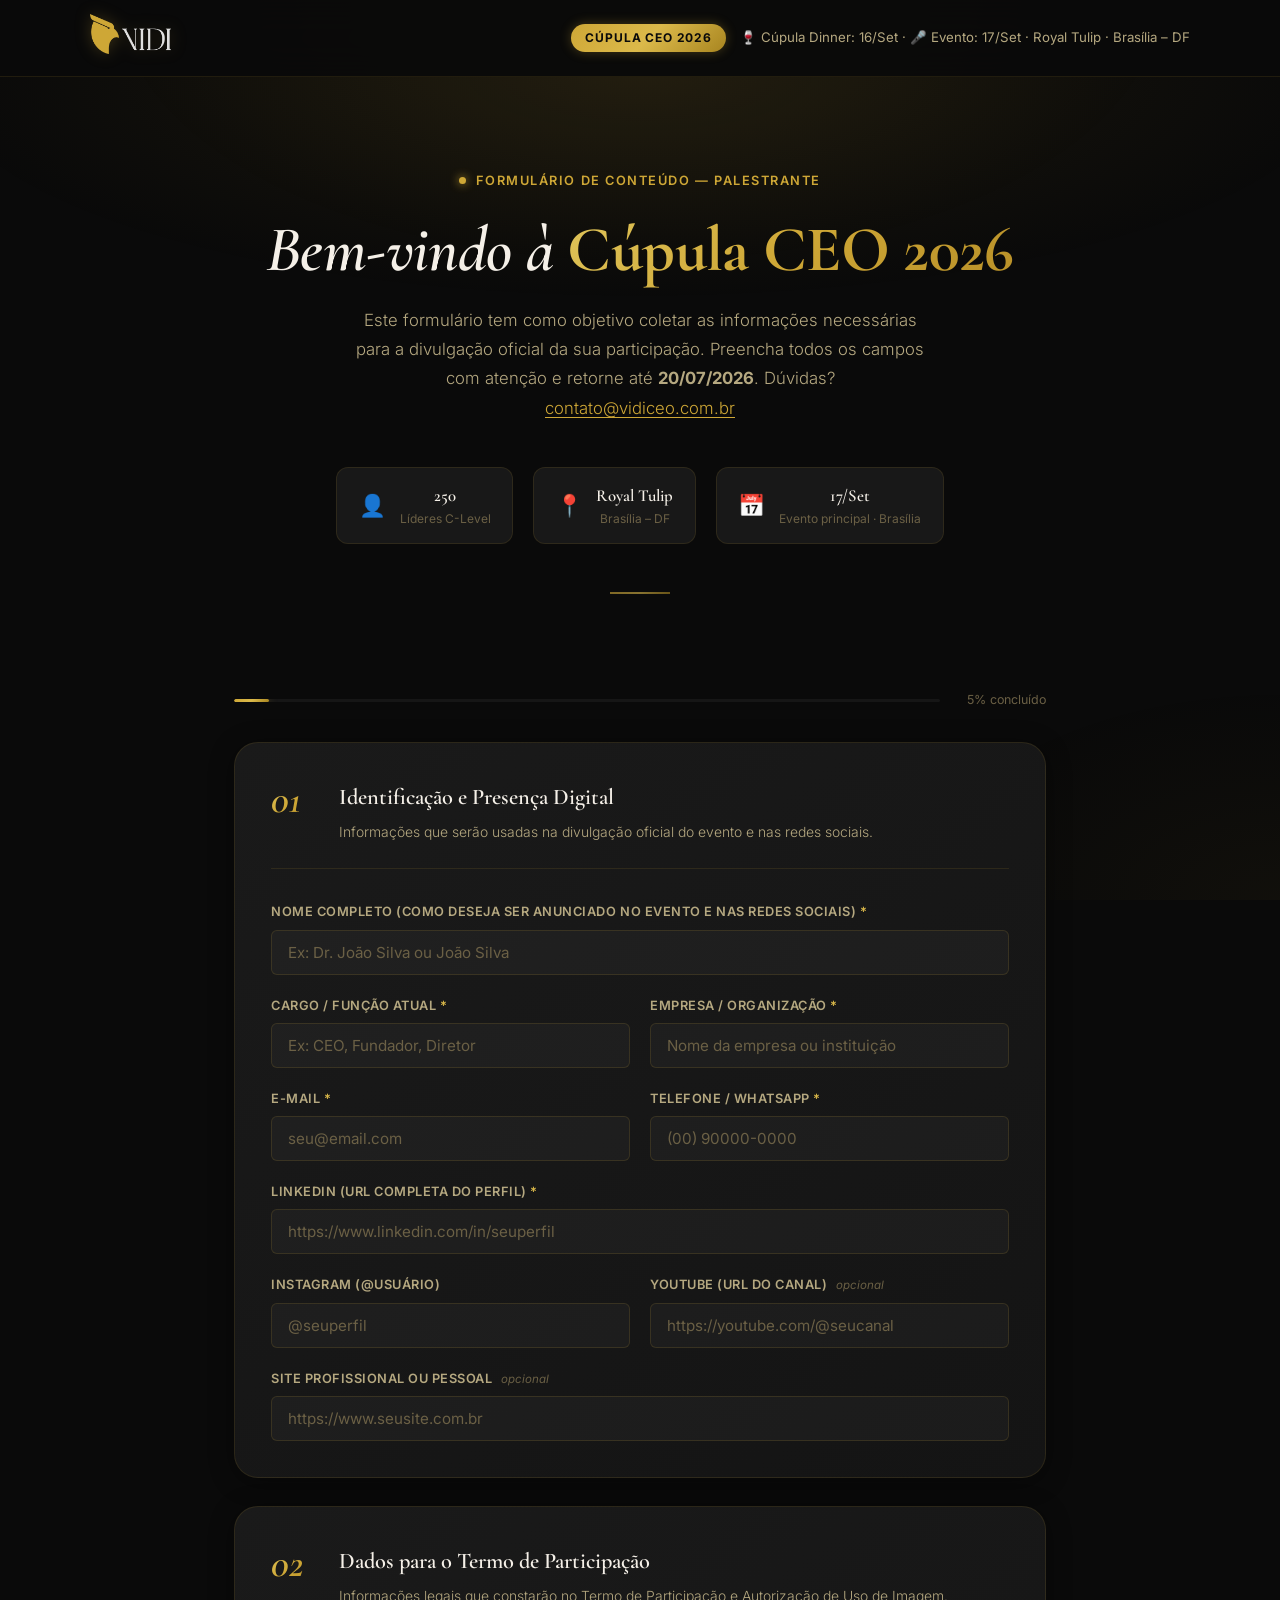
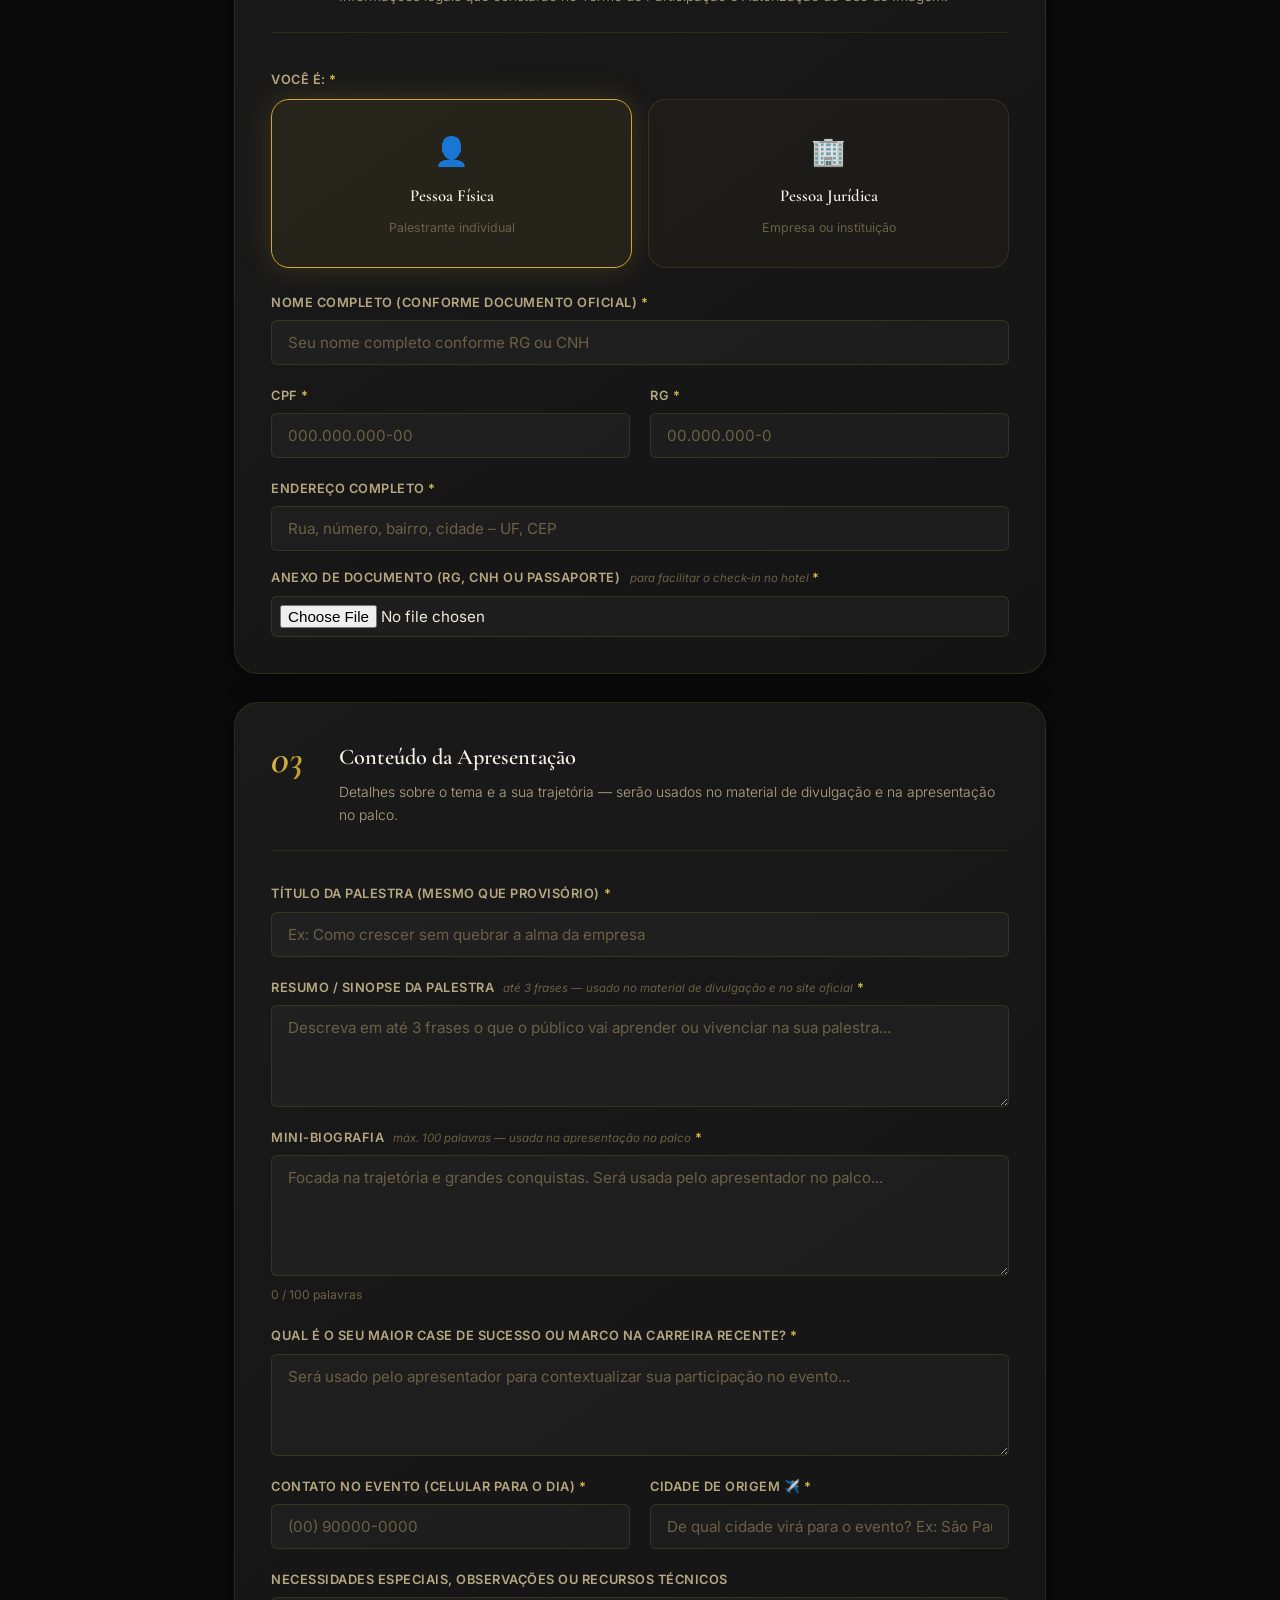
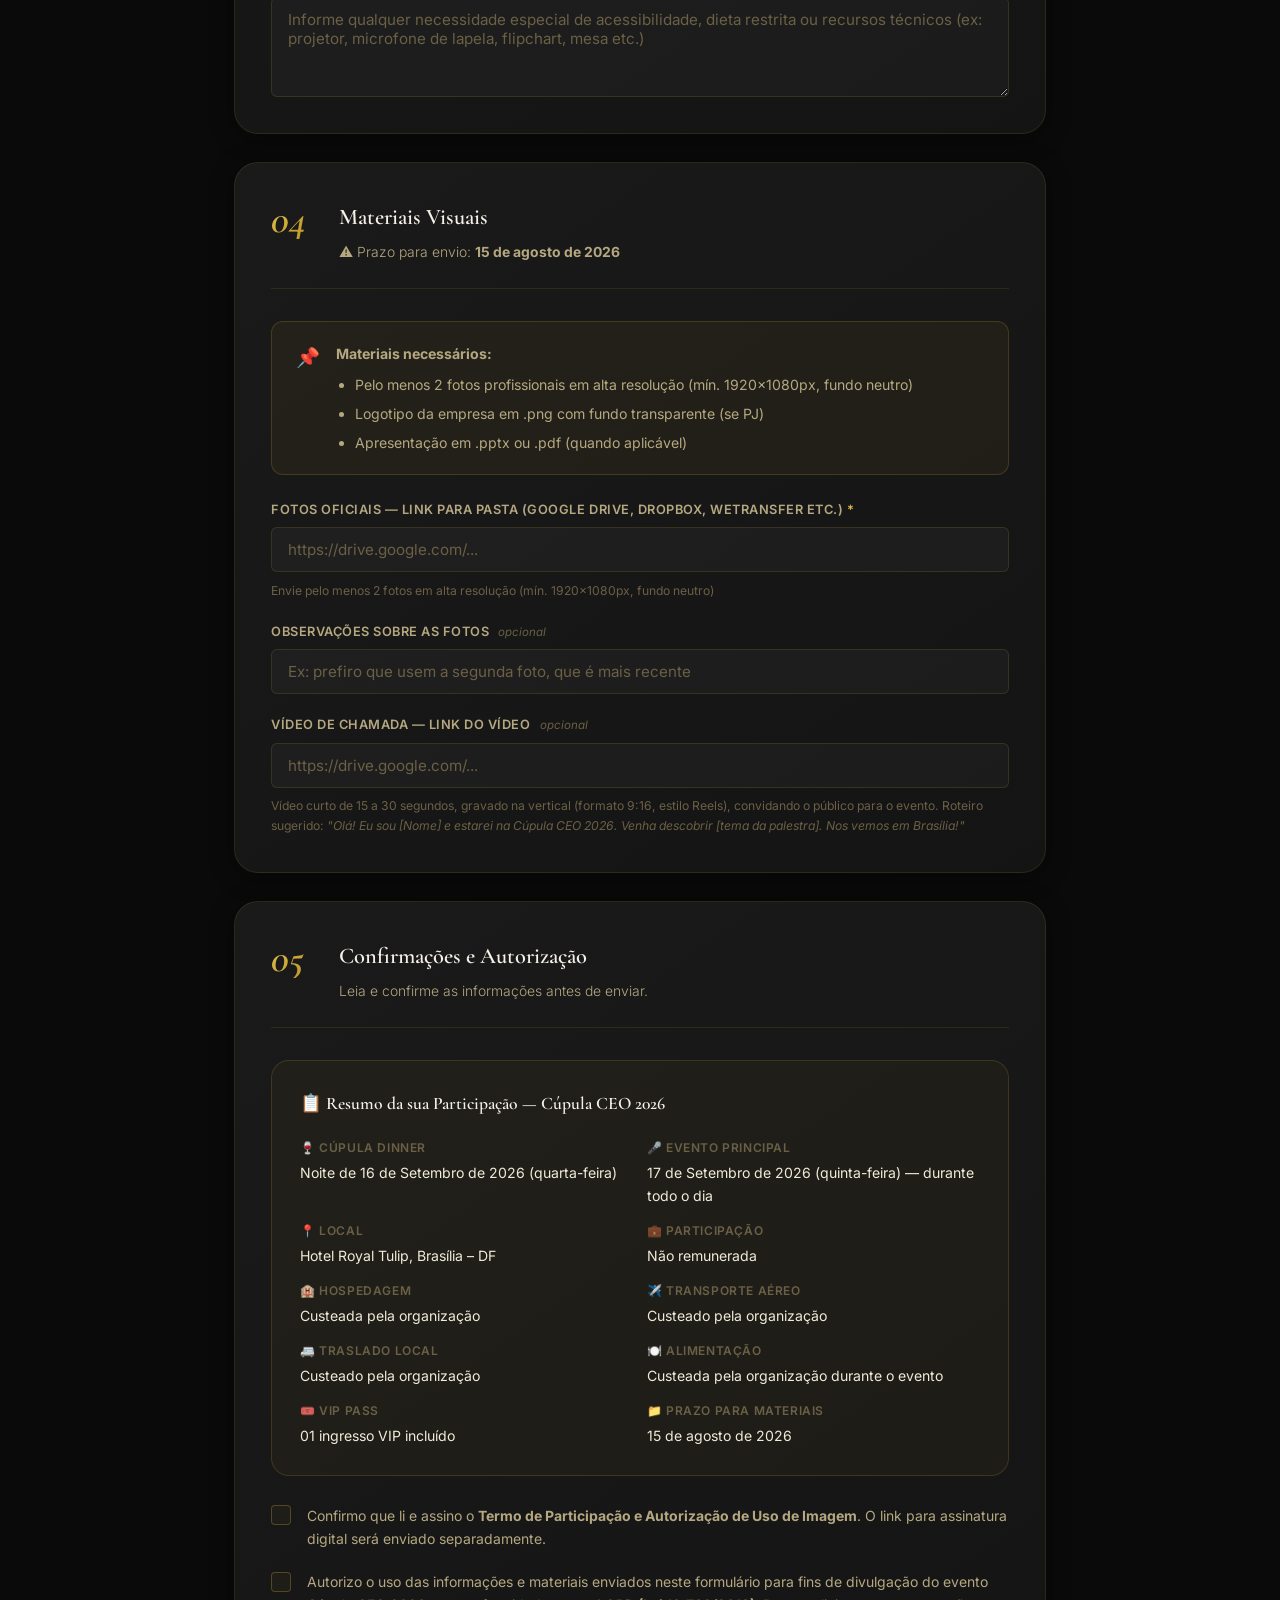
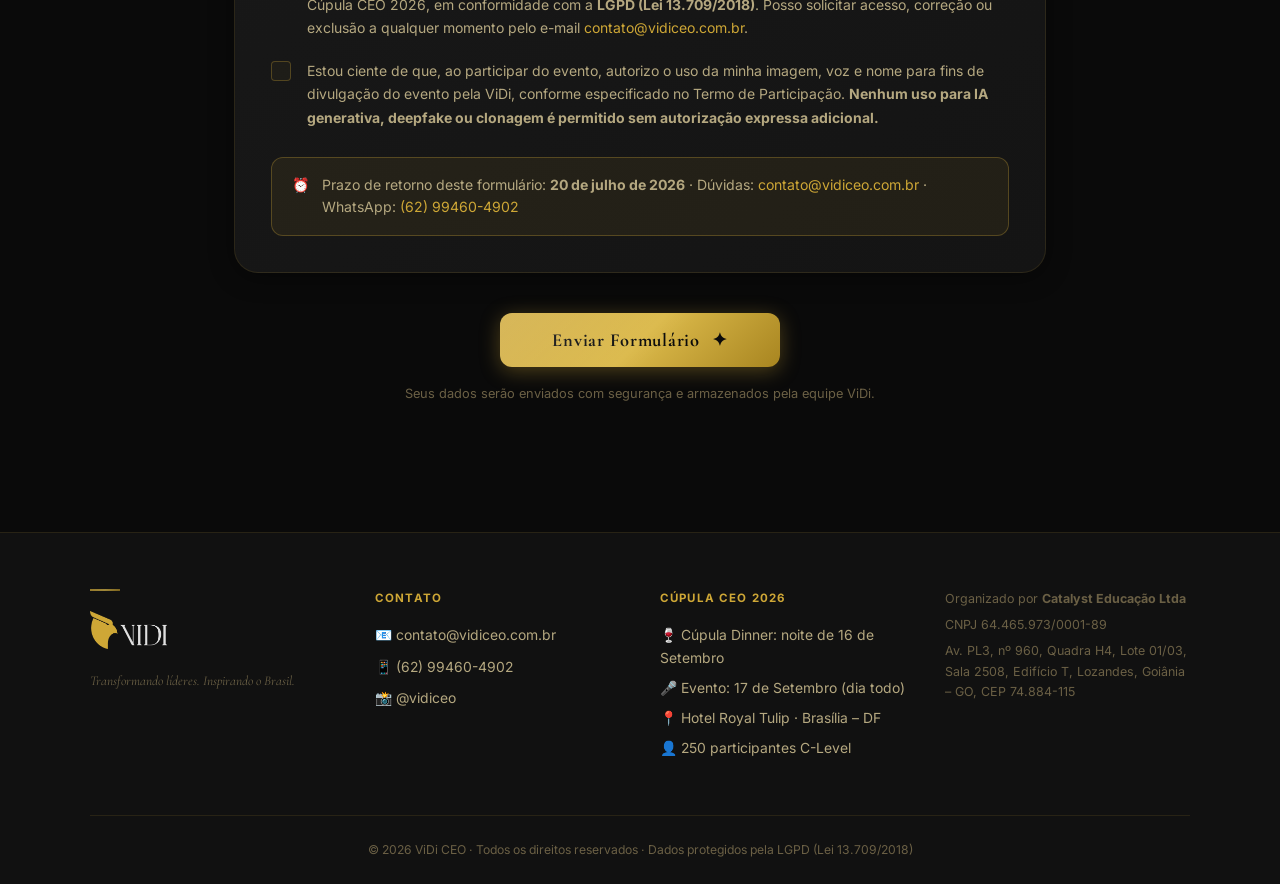
==== index.html @ 7f683330 "feat: adicionado upload de documento de identidade para hotel" ====
<!DOCTYPE html>
<html lang="pt-BR">
<head>
  <meta charset="UTF-8" />
  <meta name="viewport" content="width=device-width, initial-scale=1.0" />
  <title>Cúpula CEO 2026 — Formulário de Conteúdo | ViDi</title>
  <meta name="description" content="Formulário oficial de coleta de dados para palestrantes da Cúpula CEO 2026, evento presencial de imersão C-Level organizado pela ViDi." />
  <link rel="preconnect" href="https://fonts.googleapis.com" />
  <link rel="preconnect" href="https://fonts.gstatic.com" crossorigin />
  <link href="https://fonts.googleapis.com/css2?family=Cormorant+Garamond:ital,wght@0,300;0,400;0,500;0,600;0,700;1,400;1,600&family=Inter:wght@300;400;500;600;700&display=swap" rel="stylesheet" />
  <link rel="stylesheet" href="style.css" />
</head>
<body>

  <!-- Particles background -->
  <div class="particles" id="particles"></div>

  <!-- Header -->
  <header class="site-header">
    <div class="header-inner">
      <div class="header-logo">
        <img src="vidi-logo.png" alt="ViDi CEO Logo" id="logo-img" />
      </div>
      <div class="header-tag">
        <span class="tag-badge">Cúpula CEO 2026</span>
        <span class="tag-date">🍷 Cúpula Dinner: 16/Set · 🎤 Evento: 17/Set · Royal Tulip · Brasília – DF</span>
      </div>
    </div>
  </header>

  <!-- Hero Section -->
  <section class="hero">
    <div class="hero-content">
      <div class="hero-eyebrow">
        <span class="eyebrow-dot"></span>
        Formulário de Conteúdo — Palestrante
      </div>
      <h1 class="hero-title">
        Bem-vindo à <span class="gradient-text">Cúpula CEO 2026</span>
      </h1>
      <p class="hero-subtitle">
        Este formulário tem como objetivo coletar as informações necessárias para a divulgação oficial da sua participação. Preencha todos os campos com atenção e retorne até <strong>20/07/2026</strong>. Dúvidas? <a href="mailto:contato@vidiceo.com.br" class="hero-link">contato@vidiceo.com.br</a>
      </p>
      <div class="hero-stats">
        <div class="stat-card">
          <div class="stat-icon">👤</div>
          <div class="stat-info">
            <span class="stat-num">250</span>
            <span class="stat-label">Líderes C-Level</span>
          </div>
        </div>
        <div class="stat-card">
          <div class="stat-icon">📍</div>
          <div class="stat-info">
            <span class="stat-num">Royal Tulip</span>
            <span class="stat-label">Brasília – DF</span>
          </div>
        </div>
        <div class="stat-card">
          <div class="stat-icon">📅</div>
          <div class="stat-info">
            <span class="stat-num">17/Set</span>
            <span class="stat-label">Evento principal · Brasília</span>
          </div>
        </div>
      </div>
    </div>
  </section>

  <!-- Main Form -->
  <main class="form-container">

    <!-- Progress bar -->
    <div class="progress-wrapper">
      <div class="progress-bar">
        <div class="progress-fill" id="progressFill"></div>
      </div>
      <span class="progress-label" id="progressLabel">0% concluído</span>
    </div>

    <form id="speakerForm" novalidate>

      <!-- ===== SEÇÃO 1: Identificação e Presença Digital ===== -->
      <div class="form-section" data-section="1">
        <div class="section-header">
          <div class="section-number">01</div>
          <div>
            <h2 class="section-title">Identificação e Presença Digital</h2>
            <p class="section-desc">Informações que serão usadas na divulgação oficial do evento e nas redes sociais.</p>
          </div>
        </div>

        <div class="fields-grid">
          <div class="field-wrap full-width">
            <label class="field-label required" for="nomeAnuncio">Nome completo (como deseja ser anunciado no evento e nas redes sociais)</label>
            <input type="text" id="nomeAnuncio" name="nomeAnuncio" class="field-input" placeholder="Ex: Dr. João Silva ou João Silva" required />
          </div>
          <div class="field-wrap">
            <label class="field-label required" for="cargo">Cargo / Função atual</label>
            <input type="text" id="cargo" name="cargo" class="field-input" placeholder="Ex: CEO, Fundador, Diretor" required />
          </div>
          <div class="field-wrap">
            <label class="field-label required" for="empresa">Empresa / Organização</label>
            <input type="text" id="empresa" name="empresa" class="field-input" placeholder="Nome da empresa ou instituição" required />
          </div>
          <div class="field-wrap">
            <label class="field-label required" for="emailPF">E-mail</label>
            <input type="email" id="emailPF" name="emailPF" class="field-input" placeholder="seu@email.com" required />
          </div>
          <div class="field-wrap">
            <label class="field-label required" for="telefonePF">Telefone / WhatsApp</label>
            <input type="tel" id="telefonePF" name="telefonePF" class="field-input" placeholder="(00) 90000-0000" required />
          </div>
          <div class="field-wrap full-width">
            <label class="field-label required" for="linkedin">LinkedIn (URL completa do perfil)</label>
            <input type="url" id="linkedin" name="linkedin" class="field-input" placeholder="https://www.linkedin.com/in/seuperfil" required />
          </div>
          <div class="field-wrap">
            <label class="field-label" for="instagram">Instagram (@usuário)</label>
            <input type="text" id="instagram" name="instagram" class="field-input" placeholder="@seuperfil" />
          </div>
          <div class="field-wrap">
            <label class="field-label" for="youtube">YouTube (URL do canal) <span class="optional-tag">opcional</span></label>
            <input type="url" id="youtube" name="youtube" class="field-input" placeholder="https://youtube.com/@seucanal" />
          </div>
          <div class="field-wrap full-width">
            <label class="field-label" for="siteProfissional">Site profissional ou pessoal <span class="optional-tag">opcional</span></label>
            <input type="url" id="siteProfissional" name="siteProfissional" class="field-input" placeholder="https://www.seusite.com.br" />
          </div>
        </div>
      </div>

      <!-- ===== SEÇÃO 2: Dados do Palestrante (Termo) ===== -->
      <div class="form-section" data-section="2">
        <div class="section-header">
          <div class="section-number">02</div>
          <div>
            <h2 class="section-title">Dados para o Termo de Participação</h2>
            <p class="section-desc">Informações legais que constarão no Termo de Participação e Autorização de Uso de Imagem.</p>
          </div>
        </div>

        <!-- Tipo de Pessoa -->
        <div class="field-group" style="margin-bottom: 1.5rem;">
          <label class="field-label required">Você é:</label>
          <div class="radio-cards">
            <label class="radio-card" id="radio-pf-label">
              <input type="radio" name="tipoPessoa" id="tipoPF" value="Pessoa Física" required />
              <div class="radio-card-inner">
                <span class="radio-icon">👤</span>
                <span class="radio-title">Pessoa Física</span>
                <span class="radio-desc">Palestrante individual</span>
              </div>
            </label>
            <label class="radio-card" id="radio-pj-label">
              <input type="radio" name="tipoPessoa" id="tipoPJ" value="Pessoa Jurídica" />
              <div class="radio-card-inner">
                <span class="radio-icon">🏢</span>
                <span class="radio-title">Pessoa Jurídica</span>
                <span class="radio-desc">Empresa ou instituição</span>
              </div>
            </label>
          </div>
        </div>

        <!-- PF Fields -->
        <div id="secaoPF">
          <div class="fields-grid">
            <div class="field-wrap full-width">
              <label class="field-label required" for="nomeCompleto">Nome Completo (conforme documento oficial)</label>
              <input type="text" id="nomeCompleto" name="nomeCompleto" class="field-input" placeholder="Seu nome completo conforme RG ou CNH" required />
            </div>
            <div class="field-wrap">
              <label class="field-label required" for="cpf">CPF</label>
              <input type="text" id="cpf" name="cpf" class="field-input" placeholder="000.000.000-00" maxlength="14" required />
            </div>
            <div class="field-wrap">
              <label class="field-label required" for="rg">RG</label>
              <input type="text" id="rg" name="rg" class="field-input" placeholder="00.000.000-0" required />
            </div>
            <div class="field-wrap full-width">
              <label class="field-label required" for="enderecoPF">Endereço Completo</label>
              <input type="text" id="enderecoPF" name="enderecoPF" class="field-input" placeholder="Rua, número, bairro, cidade – UF, CEP" required />
            </div>
          </div>
        </div>

        <!-- PJ Fields -->
        <div id="secaoPJ" class="hidden">
          <div class="fields-grid">
            <div class="field-wrap full-width">
              <label class="field-label" for="razaoSocial">Razão Social</label>
              <input type="text" id="razaoSocial" name="razaoSocial" class="field-input" placeholder="Nome empresarial completo" />
            </div>
            <div class="field-wrap">
              <label class="field-label" for="cnpj">CNPJ</label>
              <input type="text" id="cnpj" name="cnpj" class="field-input" placeholder="00.000.000/0000-00" maxlength="18" />
            </div>
            <div class="field-wrap">
              <label class="field-label" for="representante">Nome do Representante</label>
              <input type="text" id="representante" name="representante" class="field-input" placeholder="Nome completo do representante legal" />
            </div>
            <div class="field-wrap">
              <label class="field-label" for="cpfRepresentante">CPF do Representante</label>
              <input type="text" id="cpfRepresentante" name="cpfRepresentante" class="field-input" placeholder="000.000.000-00" maxlength="14" />
            </div>
          </div>
        </div>

        <!-- File Upload for Hotel Check-in -->
        <div class="fields-grid" style="margin-top: 1rem;">
          <div class="field-wrap full-width">
            <label class="field-label required" for="documentoId">Anexo de Documento (RG, CNH ou Passaporte) <span class="optional-tag">para facilitar o check-in no hotel</span></label>
            <input type="file" id="documentoId" name="documentoId" class="field-input" accept=".pdf,image/png,image/jpeg" style="padding: 0.5rem;" required />
          </div>
        </div>
      </div>

      <!-- ===== SEÇÃO 3: Conteúdo da Apresentação ===== -->
      <div class="form-section" data-section="3">
        <div class="section-header">
          <div class="section-number">03</div>
          <div>
            <h2 class="section-title">Conteúdo da Apresentação</h2>
            <p class="section-desc">Detalhes sobre o tema e a sua trajetória — serão usados no material de divulgação e na apresentação no palco.</p>
          </div>
        </div>

        <div class="fields-grid">
          <div class="field-wrap full-width">
            <label class="field-label required" for="temaPainel">Título da palestra (mesmo que provisório)</label>
            <input type="text" id="temaPainel" name="temaPainel" class="field-input" placeholder="Ex: Como crescer sem quebrar a alma da empresa" required />
          </div>
          <div class="field-wrap full-width">
            <label class="field-label required" for="sinopse">Resumo / Sinopse da palestra <span class="optional-tag">até 3 frases — usado no material de divulgação e no site oficial</span></label>
            <textarea id="sinopse" name="sinopse" class="field-input field-textarea" placeholder="Descreva em até 3 frases o que o público vai aprender ou vivenciar na sua palestra..." rows="4" required></textarea>
          </div>
          <div class="field-wrap full-width">
            <label class="field-label required" for="miniBio">Mini-biografia <span class="optional-tag">máx. 100 palavras — usada na apresentação no palco</span></label>
            <textarea id="miniBio" name="miniBio" class="field-input field-textarea" placeholder="Focada na trajetória e grandes conquistas. Será usada pelo apresentador no palco..." rows="5" maxlength="900" required></textarea>
            <span class="field-hint" id="bioCount">0 / 100 palavras</span>
          </div>
          <div class="field-wrap full-width">
            <label class="field-label required" for="caseSucesso">Qual é o seu maior case de sucesso ou marco na carreira recente?</label>
            <textarea id="caseSucesso" name="caseSucesso" class="field-input field-textarea" placeholder="Será usado pelo apresentador para contextualizar sua participação no evento..." rows="4" required></textarea>
          </div>
          <div class="field-wrap">
            <label class="field-label required" for="contatoEvento">Contato no Evento (celular para o dia)</label>
            <input type="tel" id="contatoEvento" name="contatoEvento" class="field-input" placeholder="(00) 90000-0000" required />
          </div>
          <div class="field-wrap">
            <label class="field-label required" for="cidadeOrigem">Cidade de origem ✈️</label>
            <input type="text" id="cidadeOrigem" name="cidadeOrigem" class="field-input" placeholder="De qual cidade virá para o evento? Ex: São Paulo – SP" required />
          </div>
          <div class="field-wrap full-width">
            <label class="field-label" for="necessidades">Necessidades especiais, observações ou recursos técnicos</label>
            <textarea id="necessidades" name="necessidades" class="field-input field-textarea" placeholder="Informe qualquer necessidade especial de acessibilidade, dieta restrita ou recursos técnicos (ex: projetor, microfone de lapela, flipchart, mesa etc.)" rows="3"></textarea>
          </div>
        </div>
      </div>

      <!-- ===== SEÇÃO 4: Materiais Visuais ===== -->
      <div class="form-section" data-section="4">
        <div class="section-header">
          <div class="section-number">04</div>
          <div>
            <h2 class="section-title">Materiais Visuais</h2>
            <p class="section-desc">⚠️ Prazo para envio: <strong>15 de agosto de 2026</strong></p>
          </div>
        </div>

        <div class="info-banner">
          <span class="info-icon">📌</span>
          <div>
            <strong>Materiais necessários:</strong>
            <ul class="info-list">
              <li>Pelo menos 2 fotos profissionais em alta resolução (mín. 1920×1080px, fundo neutro)</li>
              <li>Logotipo da empresa em .png com fundo transparente (se PJ)</li>
              <li>Apresentação em .pptx ou .pdf (quando aplicável)</li>
            </ul>
          </div>
        </div>

        <div class="fields-grid">
          <div class="field-wrap full-width">
            <label class="field-label required" for="linkMateriais">Fotos Oficiais — Link para pasta (Google Drive, Dropbox, WeTransfer etc.)</label>
            <input type="url" id="linkMateriais" name="linkMateriais" class="field-input" placeholder="https://drive.google.com/..." required />
            <span class="field-hint">Envie pelo menos 2 fotos em alta resolução (mín. 1920×1080px, fundo neutro)</span>
          </div>
          <div class="field-wrap full-width">
            <label class="field-label" for="obsPhotos">Observações sobre as fotos <span class="optional-tag">opcional</span></label>
            <input type="text" id="obsPhotos" name="obsPhotos" class="field-input" placeholder="Ex: prefiro que usem a segunda foto, que é mais recente" />
          </div>
          <div class="field-wrap full-width">
            <label class="field-label" for="linkVideo">Vídeo de chamada — Link do vídeo <span class="optional-tag">opcional</span></label>
            <input type="url" id="linkVideo" name="linkVideo" class="field-input" placeholder="https://drive.google.com/..." />
            <span class="field-hint">Vídeo curto de 15 a 30 segundos, gravado na vertical (formato 9:16, estilo Reels), convidando o público para o evento. Roteiro sugerido: <em>"Olá! Eu sou [Nome] e estarei na Cúpula CEO 2026. Venha descobrir [tema da palestra]. Nos vemos em Brasília!"</em></span>
          </div>
        </div>
      </div>

      <!-- ===== SEÇÃO 5: Confirmação e LGPD ===== -->
      <div class="form-section" data-section="5">
        <div class="section-header">
          <div class="section-number">05</div>
          <div>
            <h2 class="section-title">Confirmações e Autorização</h2>
            <p class="section-desc">Leia e confirme as informações antes de enviar.</p>
          </div>
        </div>

        <div class="confirm-card">
          <h3 class="confirm-title">📋 Resumo da sua Participação — Cúpula CEO 2026</h3>
          <div class="confirm-grid">
            <div class="confirm-item">
              <span class="confirm-key">🍷 Cúpula Dinner</span>
              <span class="confirm-val">Noite de 16 de Setembro de 2026 (quarta-feira)</span>
            </div>
            <div class="confirm-item">
              <span class="confirm-key">🎤 Evento principal</span>
              <span class="confirm-val">17 de Setembro de 2026 (quinta-feira) — durante todo o dia</span>
            </div>
            <div class="confirm-item">
              <span class="confirm-key">📍 Local</span>
              <span class="confirm-val">Hotel Royal Tulip, Brasília – DF</span>
            </div>
            <div class="confirm-item">
              <span class="confirm-key">💼 Participação</span>
              <span class="confirm-val">Não remunerada</span>
            </div>
            <div class="confirm-item">
              <span class="confirm-key">🏨 Hospedagem</span>
              <span class="confirm-val">Custeada pela organização</span>
            </div>
            <div class="confirm-item">
              <span class="confirm-key">✈️ Transporte aéreo</span>
              <span class="confirm-val">Custeado pela organização</span>
            </div>
            <div class="confirm-item">
              <span class="confirm-key">🚐 Traslado local</span>
              <span class="confirm-val">Custeado pela organização</span>
            </div>
            <div class="confirm-item">
              <span class="confirm-key">🍽️ Alimentação</span>
              <span class="confirm-val">Custeada pela organização durante o evento</span>
            </div>
            <div class="confirm-item">
              <span class="confirm-key">🎟️ VIP Pass</span>
              <span class="confirm-val">01 ingresso VIP incluído</span>
            </div>
            <div class="confirm-item">
              <span class="confirm-key">📁 Prazo para materiais</span>
              <span class="confirm-val">15 de agosto de 2026</span>
            </div>
          </div>
        </div>

        <div class="checkbox-terms">
          <label class="terms-check" for="aceitaTermos">
            <input type="checkbox" id="aceitaTermos" name="aceitaTermos" required />
            <span class="terms-checkmark"></span>
            <span class="terms-text">
              Confirmo que li e assino o <strong>Termo de Participação e Autorização de Uso de Imagem</strong>. O link para assinatura digital será enviado separadamente.
            </span>
          </label>
        </div>

        <div class="checkbox-terms">
          <label class="terms-check" for="aceitaLGPD">
            <input type="checkbox" id="aceitaLGPD" name="aceitaLGPD" required />
            <span class="terms-checkmark"></span>
            <span class="terms-text">
              Autorizo o uso das informações e materiais enviados neste formulário para fins de divulgação do evento Cúpula CEO 2026, em conformidade com a <strong>LGPD (Lei 13.709/2018)</strong>. Posso solicitar acesso, correção ou exclusão a qualquer momento pelo e-mail <a href="mailto:contato@vidiceo.com.br">contato@vidiceo.com.br</a>.
            </span>
          </label>
        </div>

        <div class="checkbox-terms">
          <label class="terms-check" for="aceitaImagem">
            <input type="checkbox" id="aceitaImagem" name="aceitaImagem" required />
            <span class="terms-checkmark"></span>
            <span class="terms-text">
              Estou ciente de que, ao participar do evento, autorizo o uso da minha imagem, voz e nome para fins de divulgação do evento pela ViDi, conforme especificado no Termo de Participação. <strong>Nenhum uso para IA generativa, deepfake ou clonagem é permitido sem autorização expressa adicional.</strong>
            </span>
          </label>
        </div>

        <div class="deadline-banner">
          <span>⏰</span>
          <span>Prazo de retorno deste formulário: <strong>20 de julho de 2026</strong> · Dúvidas: <a href="mailto:contato@vidiceo.com.br">contato@vidiceo.com.br</a> · WhatsApp: <a href="https://wa.me/5562994604902">(62) 99460-4902</a></span>
        </div>
      </div>

      <!-- Submit -->
      <div class="submit-wrapper">
        <button type="submit" class="btn-submit" id="submitBtn">
          <span class="btn-text">Enviar Formulário</span>
          <span class="btn-icon">✦</span>
          <div class="btn-loading hidden" id="btnLoading">
            <div class="spinner"></div>
            Enviando...
          </div>
        </button>
        <p class="submit-hint">Seus dados serão enviados com segurança e armazenados pela equipe ViDi.</p>
      </div>

    </form>

    <!-- Success Message -->
    <div class="success-screen hidden" id="successScreen">
      <div class="success-icon">✅</div>
      <h2 class="success-title">Formulário enviado!</h2>
      <p class="success-msg">
        Seus dados foram registrados com sucesso. Nossa equipe entrará em contato em breve para os próximos passos e envio do Termo para assinatura digital.
      </p>
      <div class="success-info">
        <span>📧 <a href="mailto:contato@vidiceo.com.br">contato@vidiceo.com.br</a></span>
        <span>📞 (62) 99460-4902</span>
      </div>
    </div>

  </main>

  <!-- Footer -->
  <footer class="site-footer">
    <div class="footer-inner">
      <div class="footer-brand">
        <img src="vidi-logo.png" alt="ViDi CEO" class="footer-logo" />
        <p class="footer-tagline">Transformando líderes. Inspirando o Brasil.</p>
      </div>
      <div class="footer-contact">
        <h3 class="footer-heading">Contato</h3>
        <a href="mailto:contato@vidiceo.com.br" class="footer-link">📧 contato@vidiceo.com.br</a>
        <a href="https://wa.me/5562994604902" target="_blank" rel="noopener" class="footer-link">📱 (62) 99460-4902</a>
        <a href="https://www.instagram.com/vidiceo" target="_blank" rel="noopener" class="footer-link">📸 @vidiceo</a>
      </div>
      <div class="footer-event">
        <h3 class="footer-heading">Cúpula CEO 2026</h3>
        <p class="footer-text">🍷 Cúpula Dinner: noite de 16 de Setembro</p>
        <p class="footer-text">🎤 Evento: 17 de Setembro (dia todo)</p>
        <p class="footer-text">📍 Hotel Royal Tulip · Brasília – DF</p>
        <p class="footer-text">👤 250 participantes C-Level</p>
      </div>
      <div class="footer-legal">
        <p class="footer-legal-text">Organizado por <strong>Catalyst Educação Ltda</strong></p>
        <p class="footer-legal-text">CNPJ 64.465.973/0001-89</p>
        <p class="footer-legal-text">Av. PL3, nº 960, Quadra H4, Lote 01/03, Sala 2508, Edifício T, Lozandes, Goiânia – GO, CEP 74.884-115</p>
      </div>
    </div>
    <div class="footer-bottom">
      <p>© 2026 ViDi CEO · Todos os direitos reservados · Dados protegidos pela LGPD (Lei 13.709/2018)</p>
    </div>
  </footer>

  <script src="script.js"></script>
</body>
</html>
---- style.css ----
/* ========================================
   VIDI CEO — Formulário Cúpula CEO 2026
   Identidade Visual Oficial ViDi
   Cores: Dourado #cea736 · Preto #0a0a0a · Branco #f5f0e8
   ======================================== */

:root {
  /* Cores oficiais da marca ViDi */
  --gold:          #cea736;
  --gold-light:    #dbb94a;
  --gold-dark:     #a88520;
  --gold-pale:     rgba(206, 167, 54, 0.12);
  --gold-border:   rgba(206, 167, 54, 0.25);
  --gold-glow:     rgba(206, 167, 54, 0.20);

  --black:         #0a0a0a;
  --dark-1:        #111111;
  --dark-2:        #181818;
  --dark-3:        #1f1f1f;
  --dark-4:        #252525;

  --white:         #f5f0e8;
  --white-pure:    #ffffff;
  --text-primary:  #f0ead8;
  --text-secondary:#b5a880;
  --text-muted:    #6b6045;

  --border-subtle: rgba(206, 167, 54, 0.12);
  --border-active: rgba(206, 167, 54, 0.55);

  /* Gradientes */
  --grad-gold:      linear-gradient(135deg, #cea736 0%, #dbb94a 50%, #a88520 100%);
  --grad-gold-text: linear-gradient(135deg, #e0c55a 0%, #cea736 50%, #b89028 100%);
  --grad-dark:      linear-gradient(160deg, #0a0a0a 0%, #181818 100%);
  --grad-card:      linear-gradient(145deg, #1a1a1a 0%, #141414 100%);

  /* Sombras */
  --glow-gold:     0 0 30px rgba(206, 167, 54, 0.20);
  --glow-gold-sm:  0 0 12px rgba(206, 167, 54, 0.30);
  --shadow-card:   0 4px 24px rgba(0,0,0,0.40);
  --shadow-lg:     0 12px 48px rgba(0,0,0,0.60);

  /* Tipografia */
  --font-serif:  'Cormorant Garamond', 'Georgia', serif;
  --font-sans:   'Inter', 'Helvetica Neue', sans-serif;

  /* Bordas */
  --radius-sm:   6px;
  --radius-md:   12px;
  --radius-lg:   18px;
  --radius-xl:   24px;

  --transition: all 0.25s cubic-bezier(0.4, 0, 0.2, 1);
}

*, *::before, *::after { box-sizing: border-box; margin: 0; padding: 0; }
html { scroll-behavior: smooth; }

body {
  font-family: var(--font-sans);
  background: var(--black);
  color: var(--text-primary);
  min-height: 100vh;
  overflow-x: hidden;
  line-height: 1.65;
}

/* ---- Google Fonts Import (no-JS fallback via @import) ---- */
@import url('https://fonts.googleapis.com/css2?family=Cormorant+Garamond:ital,wght@0,300;0,400;0,500;0,600;0,700;1,400;1,600&family=Inter:wght@300;400;500;600;700&display=swap');

/* ========= BACKGROUND TEXTURE ========= */
body::before {
  content: '';
  position: fixed;
  inset: 0;
  background-image:
    radial-gradient(ellipse 70% 50% at 50% 0%, rgba(206,167,54,0.06) 0%, transparent 60%),
    radial-gradient(ellipse 50% 40% at 100% 100%, rgba(206,167,54,0.04) 0%, transparent 60%);
  pointer-events: none;
  z-index: 0;
}

/* ========= PARTICLES ========= */
.particles {
  position: fixed; inset: 0;
  pointer-events: none; z-index: 0;
  overflow: hidden;
}
.particle {
  position: absolute; border-radius: 50%; opacity: 0;
  animation: floatUp linear infinite;
}
@keyframes floatUp {
  0%   { transform: translateY(100vh) scale(0); opacity: 0; }
  10%  { opacity: 0.5; }
  90%  { opacity: 0.2; }
  100% { transform: translateY(-10vh) scale(1); opacity: 0; }
}

/* ========= SITE HEADER ========= */
.site-header {
  position: sticky; top: 0; z-index: 100;
  background: rgba(10, 10, 10, 0.92);
  backdrop-filter: blur(20px);
  -webkit-backdrop-filter: blur(20px);
  border-bottom: 1px solid var(--border-subtle);
  padding: 0.9rem 2rem;
}

.header-inner {
  max-width: 1100px; margin: 0 auto;
  display: flex; align-items: center;
  justify-content: space-between; gap: 1.25rem;
  flex-wrap: wrap;
}

.header-logo img {
  height: 40px; width: auto;
  filter: drop-shadow(0 0 8px rgba(206,167,54,0.25));
}

.header-tag { display: flex; align-items: center; gap: 0.85rem; flex-wrap: wrap; }

.tag-badge {
  background: var(--grad-gold);
  color: var(--black);
  font-family: var(--font-sans);
  font-size: 0.75rem; font-weight: 700;
  letter-spacing: 0.07em; text-transform: uppercase;
  padding: 0.28rem 0.9rem;
  border-radius: 999px; white-space: nowrap;
  box-shadow: var(--glow-gold-sm);
}

.tag-date {
  color: var(--text-secondary);
  font-size: 0.83rem; white-space: nowrap;
}

/* ========= HERO ========= */
.hero {
  position: relative; z-index: 1;
  padding: 5.5rem 2rem 4rem; text-align: center;
  background: radial-gradient(ellipse 80% 55% at 50% 0%,
    rgba(206, 167, 54, 0.09) 0%, transparent 70%);
}
.hero-content { max-width: 820px; margin: 0 auto; }

/* Linha decorativa */
.hero::after {
  content: '';
  display: block;
  width: 60px; height: 2px;
  background: var(--grad-gold);
  margin: 3rem auto 0;
  opacity: 0.6;
}

.hero-eyebrow {
  display: inline-flex; align-items: center; gap: 0.6rem;
  color: var(--gold);
  font-size: 0.8rem; font-weight: 600;
  letter-spacing: 0.12em; text-transform: uppercase;
  margin-bottom: 1.5rem;
}

.eyebrow-dot {
  width: 7px; height: 7px; border-radius: 50%;
  background: var(--gold);
  box-shadow: 0 0 10px var(--gold);
  animation: pulse 2.5s ease-in-out infinite;
}

@keyframes pulse {
  0%, 100% { opacity: 1; transform: scale(1); }
  50%       { opacity: 0.4; transform: scale(0.75); }
}

.hero-title {
  font-family: var(--font-serif);
  font-size: clamp(2.2rem, 5.5vw, 4rem);
  font-weight: 600; font-style: italic;
  line-height: 1.1; margin-bottom: 1.25rem;
  letter-spacing: -0.01em; color: var(--white);
}

.gradient-text {
  background: var(--grad-gold-text);
  -webkit-background-clip: text;
  -webkit-text-fill-color: transparent;
  background-clip: text;
  font-style: normal; font-weight: 700;
}

.hero-subtitle {
  font-size: 1.05rem; color: var(--text-secondary);
  max-width: 580px; margin: 0 auto 2.75rem;
  line-height: 1.75; font-weight: 300;
}

.hero-stats {
  display: flex; justify-content: center;
  gap: 1.25rem; flex-wrap: wrap;
}

.stat-card {
  display: flex; align-items: center; gap: 0.85rem;
  background: var(--dark-2);
  border: 1px solid var(--border-subtle);
  border-radius: var(--radius-md);
  padding: 0.85rem 1.35rem;
  transition: var(--transition);
}

.stat-card:hover {
  border-color: var(--border-active);
  box-shadow: var(--glow-gold);
  transform: translateY(-2px);
}

.stat-icon { font-size: 1.35rem; }
.stat-info { display: flex; flex-direction: column; }
.stat-num {
  font-family: var(--font-serif); font-size: 1.05rem;
  font-weight: 600; color: var(--white);
}
.stat-label { font-size: 0.75rem; color: var(--text-muted); }

/* Divisor decorativo */
.hero-divider {
  width: 40px; height: 2px;
  background: var(--grad-gold);
  margin: 0 auto 3rem;
  opacity: 0.5;
}

/* ========= PROGRESS BAR ========= */
.progress-wrapper {
  display: flex; align-items: center;
  gap: 1rem; margin-bottom: 2rem;
}

.progress-bar {
  flex: 1; height: 3px;
  background: rgba(255,255,255,0.05);
  border-radius: 999px; overflow: hidden;
}

.progress-fill {
  height: 100%; width: 0%;
  background: var(--grad-gold);
  border-radius: 999px;
  transition: width 0.5s cubic-bezier(0.4, 0, 0.2, 1);
  box-shadow: 0 0 8px rgba(206,167,54,0.5);
}

.progress-label {
  font-size: 0.78rem; color: var(--text-muted);
  white-space: nowrap; min-width: 90px; text-align: right;
}

/* ========= FORM CONTAINER ========= */
.form-container {
  position: relative; z-index: 1;
  max-width: 860px; margin: 0 auto;
  padding: 2rem 1.5rem 4rem;
}

/* ========= FORM SECTION ========= */
.form-section {
  background: var(--grad-card);
  border: 1px solid var(--border-subtle);
  border-radius: var(--radius-xl);
  padding: 2.25rem;
  margin-bottom: 1.75rem;
  transition: var(--transition);
  animation: slideIn 0.4s ease both;
  box-shadow: var(--shadow-card);
}

@keyframes slideIn {
  from { opacity: 0; transform: translateY(18px); }
  to   { opacity: 1; transform: translateY(0); }
}

.form-section:focus-within {
  border-color: var(--border-active);
  box-shadow: var(--glow-gold), var(--shadow-card);
}

.form-section.hidden { display: none; }

.section-header {
  display: flex; align-items: flex-start;
  gap: 1.25rem; margin-bottom: 2rem;
  padding-bottom: 1.5rem;
  border-bottom: 1px solid var(--border-subtle);
}

.section-number {
  font-family: var(--font-serif);
  font-size: 2.5rem; font-weight: 600; font-style: italic;
  background: var(--grad-gold-text);
  -webkit-background-clip: text;
  -webkit-text-fill-color: transparent;
  background-clip: text;
  line-height: 1; min-width: 3rem;
}

.section-title {
  font-family: var(--font-serif);
  font-size: 1.4rem; font-weight: 600;
  margin-bottom: 0.3rem; color: var(--white);
}

.section-desc {
  font-size: 0.87rem; color: var(--text-secondary);
  font-weight: 300;
}

/* ========= FIELDS ========= */
.fields-grid {
  display: grid; grid-template-columns: 1fr 1fr;
  gap: 1.25rem;
}

.field-wrap { display: flex; flex-direction: column; gap: 0.45rem; }
.field-wrap.full-width { grid-column: 1 / -1; }

.field-label {
  font-size: 0.8rem; font-weight: 600;
  color: var(--text-secondary); letter-spacing: 0.04em;
  text-transform: uppercase;
}

.field-label.required::after {
  content: ' *'; color: var(--gold-light);
}

.field-input {
  background: rgba(255,255,255,0.03);
  border: 1px solid rgba(206,167,54,0.15);
  border-radius: var(--radius-sm);
  color: var(--text-primary);
  font-family: var(--font-sans);
  font-size: 0.95rem;
  padding: 0.75rem 1rem;
  transition: var(--transition);
  outline: none; width: 100%;
}

.field-input::placeholder { color: var(--text-muted); }

.field-input:focus {
  border-color: var(--gold);
  background: rgba(206,167,54,0.05);
  box-shadow: 0 0 0 3px rgba(206,167,54,0.12);
}

.field-input.error {
  border-color: #c0392b;
  background: rgba(192,57,43,0.05);
}

.field-textarea { resize: vertical; min-height: 100px; }

.select-wrapper { position: relative; }
.field-select {
  appearance: none; -webkit-appearance: none;
  cursor: pointer; padding-right: 2.5rem;
}
.select-wrapper::after {
  content: '▾'; position: absolute;
  right: 1rem; top: 50%; transform: translateY(-50%);
  color: var(--gold); pointer-events: none;
}
.field-select option { background: var(--dark-2); color: var(--text-primary); }

.field-hint {
  font-size: 0.76rem; color: var(--text-muted); margin-top: 0.1rem;
}

/* ========= RADIO CARDS ========= */
.radio-cards {
  display: grid; grid-template-columns: 1fr 1fr;
  gap: 1rem; margin-top: 0.5rem;
}

.radio-card { cursor: pointer; display: block; }
.radio-card input { display: none; }

.radio-card-inner {
  display: flex; flex-direction: column;
  align-items: center; gap: 0.5rem; text-align: center;
  padding: 1.75rem 1.25rem;
  border: 1px solid rgba(206,167,54,0.15);
  border-radius: var(--radius-lg);
  background: rgba(206,167,54,0.03);
  transition: var(--transition);
}

.radio-card input:checked + .radio-card-inner {
  border-color: var(--gold);
  background: rgba(206,167,54,0.08);
  box-shadow: var(--glow-gold);
}

.radio-card:hover .radio-card-inner {
  border-color: var(--gold-border);
  transform: translateY(-2px);
}

.radio-icon { font-size: 1.75rem; }
.radio-title { font-family: var(--font-serif); font-weight: 600; font-size: 1.05rem; color: var(--white); }
.radio-desc { font-size: 0.78rem; color: var(--text-muted); }

/* ========= CHECKBOX CARDS ========= */
.checkbox-grid {
  display: grid; grid-template-columns: repeat(4, 1fr); gap: 1rem;
}

.checkbox-card { cursor: pointer; display: block; }
.checkbox-card input { display: none; }

.checkbox-card-inner {
  display: flex; flex-direction: column;
  align-items: center; gap: 0.5rem;
  padding: 1.25rem 0.75rem;
  border: 1px solid rgba(206,167,54,0.12);
  border-radius: var(--radius-md);
  background: rgba(206,167,54,0.03);
  transition: var(--transition);
  text-align: center; font-size: 0.85rem; color: var(--text-secondary);
}

.checkbox-card input:checked + .checkbox-card-inner {
  border-color: var(--gold);
  background: rgba(206,167,54,0.10);
  color: var(--white);
  box-shadow: var(--glow-gold);
}

.checkbox-card:hover .checkbox-card-inner {
  border-color: var(--gold-border);
  transform: translateY(-2px);
}

.checkbox-icon { font-size: 1.65rem; }

/* ========= INFO BANNER ========= */
.info-banner {
  display: flex; gap: 1rem;
  background: rgba(206,167,54,0.06);
  border: 1px solid rgba(206,167,54,0.20);
  border-radius: var(--radius-md);
  padding: 1.25rem 1.5rem;
  margin-bottom: 1.5rem;
  font-size: 0.88rem; color: var(--text-secondary);
}
.info-icon { font-size: 1.2rem; flex-shrink: 0; }
.info-list {
  padding-left: 1.2rem; margin-top: 0.5rem;
  display: flex; flex-direction: column; gap: 0.35rem;
}

/* ========= CONFIRM CARD ========= */
.confirm-card {
  background: rgba(206,167,54,0.04);
  border: 1px solid rgba(206,167,54,0.18);
  border-radius: var(--radius-lg);
  padding: 1.75rem; margin-bottom: 1.75rem;
}

.confirm-title {
  font-family: var(--font-serif); font-size: 1.1rem; font-weight: 600;
  margin-bottom: 1.25rem; color: var(--white);
}

.confirm-grid {
  display: grid; grid-template-columns: 1fr 1fr; gap: 0.85rem;
}

.confirm-item { display: flex; flex-direction: column; gap: 0.2rem; }
.confirm-key  { font-size: 0.75rem; color: var(--text-muted); font-weight: 600; text-transform: uppercase; letter-spacing: 0.05em; }
.confirm-val  { font-size: 0.88rem; color: var(--text-primary); font-weight: 400; }

/* ========= TERMS CHECKBOXES ========= */
.checkbox-terms { margin-bottom: 1.25rem; }

.terms-check {
  display: flex; align-items: flex-start;
  gap: 1rem; cursor: pointer;
}
.terms-check input { display: none; }

.terms-checkmark {
  width: 20px; height: 20px; min-width: 20px;
  border: 1.5px solid rgba(206,167,54,0.3);
  border-radius: 4px;
  background: rgba(206,167,54,0.04);
  transition: var(--transition);
  display: flex; align-items: center;
  justify-content: center; margin-top: 0.1rem;
}

.terms-check input:checked ~ .terms-checkmark {
  background: var(--gold);
  border-color: var(--gold);
  box-shadow: 0 0 10px rgba(206,167,54,0.4);
}

.terms-check input:checked ~ .terms-checkmark::after {
  content: '✓'; color: var(--black);
  font-size: 0.75rem; font-weight: 800;
}

.terms-text {
  font-size: 0.875rem; color: var(--text-secondary); line-height: 1.65;
}
.terms-text a { color: var(--gold); text-decoration: none; }
.terms-text a:hover { text-decoration: underline; }

/* ========= SUBMIT ========= */
.submit-wrapper { text-align: center; margin-top: 2.5rem; }

.btn-submit {
  position: relative; display: inline-flex;
  align-items: center; justify-content: center;
  gap: 0.75rem;
  background: var(--grad-gold);
  color: var(--black);
  font-family: var(--font-serif);
  font-size: 1.15rem; font-weight: 700;
  letter-spacing: 0.04em;
  padding: 1rem 3.25rem;
  border: none; border-radius: var(--radius-md);
  cursor: pointer; overflow: hidden;
  transition: var(--transition);
  box-shadow: 0 4px 20px rgba(206,167,54,0.35);
}

.btn-submit:hover {
  transform: translateY(-3px);
  box-shadow: 0 8px 32px rgba(206,167,54,0.5);
}

.btn-submit:active { transform: translateY(-1px); }

.btn-submit::before {
  content: ''; position: absolute; inset: 0;
  background: linear-gradient(135deg, rgba(255,255,255,0.18) 0%, transparent 60%);
}

.btn-loading { display: flex; align-items: center; gap: 0.75rem; }

.spinner {
  width: 18px; height: 18px;
  border: 2.5px solid rgba(0,0,0,0.25);
  border-top-color: var(--black);
  border-radius: 50%;
  animation: spin 0.7s linear infinite;
}

@keyframes spin { to { transform: rotate(360deg); } }

.submit-hint {
  margin-top: 1rem; font-size: 0.8rem; color: var(--text-muted);
}

/* ========= SUCCESS SCREEN ========= */
.success-screen {
  text-align: center; padding: 4rem 2rem;
  animation: slideIn 0.5s ease;
}

.success-icon { font-size: 3.5rem; margin-bottom: 1.5rem; }

.success-title {
  font-family: var(--font-serif);
  font-size: 2.25rem; font-weight: 600; font-style: italic;
  background: var(--grad-gold-text);
  -webkit-background-clip: text;
  -webkit-text-fill-color: transparent;
  background-clip: text;
  margin-bottom: 1rem;
}

.success-msg {
  font-size: 1.05rem; color: var(--text-secondary);
  max-width: 520px; margin: 0 auto 2rem; line-height: 1.75;
}

.success-info {
  display: flex; justify-content: center;
  gap: 2rem; flex-wrap: wrap;
  font-size: 0.92rem; color: var(--gold);
}

/* ========= FOOTER ========= */
.site-footer {
  position: relative; z-index: 1;
  background: var(--dark-1);
  border-top: 1px solid var(--border-subtle);
  padding: 3.5rem 2rem 0; margin-top: 4rem;
}

.footer-inner {
  max-width: 1100px; margin: 0 auto;
  display: grid;
  grid-template-columns: repeat(auto-fit, minmax(200px, 1fr));
  gap: 2.5rem;
  padding-bottom: 3rem;
  border-bottom: 1px solid var(--border-subtle);
}

.footer-logo { height: 38px; width: auto; margin-bottom: 0.85rem; }
.footer-tagline { font-size: 0.84rem; color: var(--text-muted); font-style: italic; font-family: var(--font-serif); }

.footer-heading {
  font-family: var(--font-sans);
  font-size: 0.72rem; font-weight: 700;
  letter-spacing: 0.10em; text-transform: uppercase;
  color: var(--gold); margin-bottom: 1rem;
}

.footer-link {
  display: block; color: var(--text-secondary);
  text-decoration: none; font-size: 0.87rem;
  margin-bottom: 0.55rem; transition: color 0.2s;
}
.footer-link:hover { color: var(--gold); }

.footer-text {
  font-size: 0.87rem; color: var(--text-secondary); margin-bottom: 0.45rem;
}
.footer-legal-text {
  font-size: 0.78rem; color: var(--text-muted); margin-bottom: 0.35rem;
}

/* Linha dourada decorativa no footer */
.footer-brand::before {
  content: '';
  display: block;
  width: 30px; height: 2px;
  background: var(--grad-gold);
  margin-bottom: 1.25rem;
  opacity: 0.7;
}

.footer-bottom {
  max-width: 1100px; margin: 0 auto;
  padding: 1.5rem 0;
  font-size: 0.76rem; color: var(--text-muted); text-align: center;
}

/* ========= UTILITIES ========= */
.hidden { display: none !important; }

.optional-tag {
  font-size: 0.72rem;
  color: var(--text-muted);
  font-weight: 400;
  font-style: italic;
  text-transform: none;
  letter-spacing: 0;
  margin-left: 0.35rem;
}

.hero-link {
  color: var(--gold);
  text-decoration: underline;
  text-underline-offset: 3px;
}

.deadline-banner {
  display: flex;
  align-items: flex-start;
  gap: 0.75rem;
  background: rgba(206, 167, 54, 0.08);
  border: 1px solid rgba(206, 167, 54, 0.30);
  border-radius: var(--radius-md);
  padding: 1rem 1.25rem;
  margin-top: 1.75rem;
  font-size: 0.88rem;
  color: var(--text-secondary);
  line-height: 1.6;
}

.deadline-banner a {
  color: var(--gold);
  text-decoration: none;
}

.deadline-banner a:hover { text-decoration: underline; }

.error-msg {
  font-size: 0.76rem; color: #e74c3c; margin-top: 0.25rem;
}

/* ========= RESPONSIVE ========= */
@media (max-width: 680px) {
  .fields-grid { grid-template-columns: 1fr; }
  .radio-cards { grid-template-columns: 1fr 1fr; }
  .checkbox-grid { grid-template-columns: repeat(2, 1fr); }
  .confirm-grid { grid-template-columns: 1fr; }
  .form-section { padding: 1.5rem; }
  .hero { padding: 3rem 1.25rem 2.5rem; }
  .header-inner { flex-direction: column; align-items: flex-start; }
  .hero-stats { flex-direction: column; align-items: center; }
}

@media (max-width: 420px) {
  .radio-cards { grid-template-columns: 1fr; }
  .checkbox-grid { grid-template-columns: repeat(2, 1fr); }
}
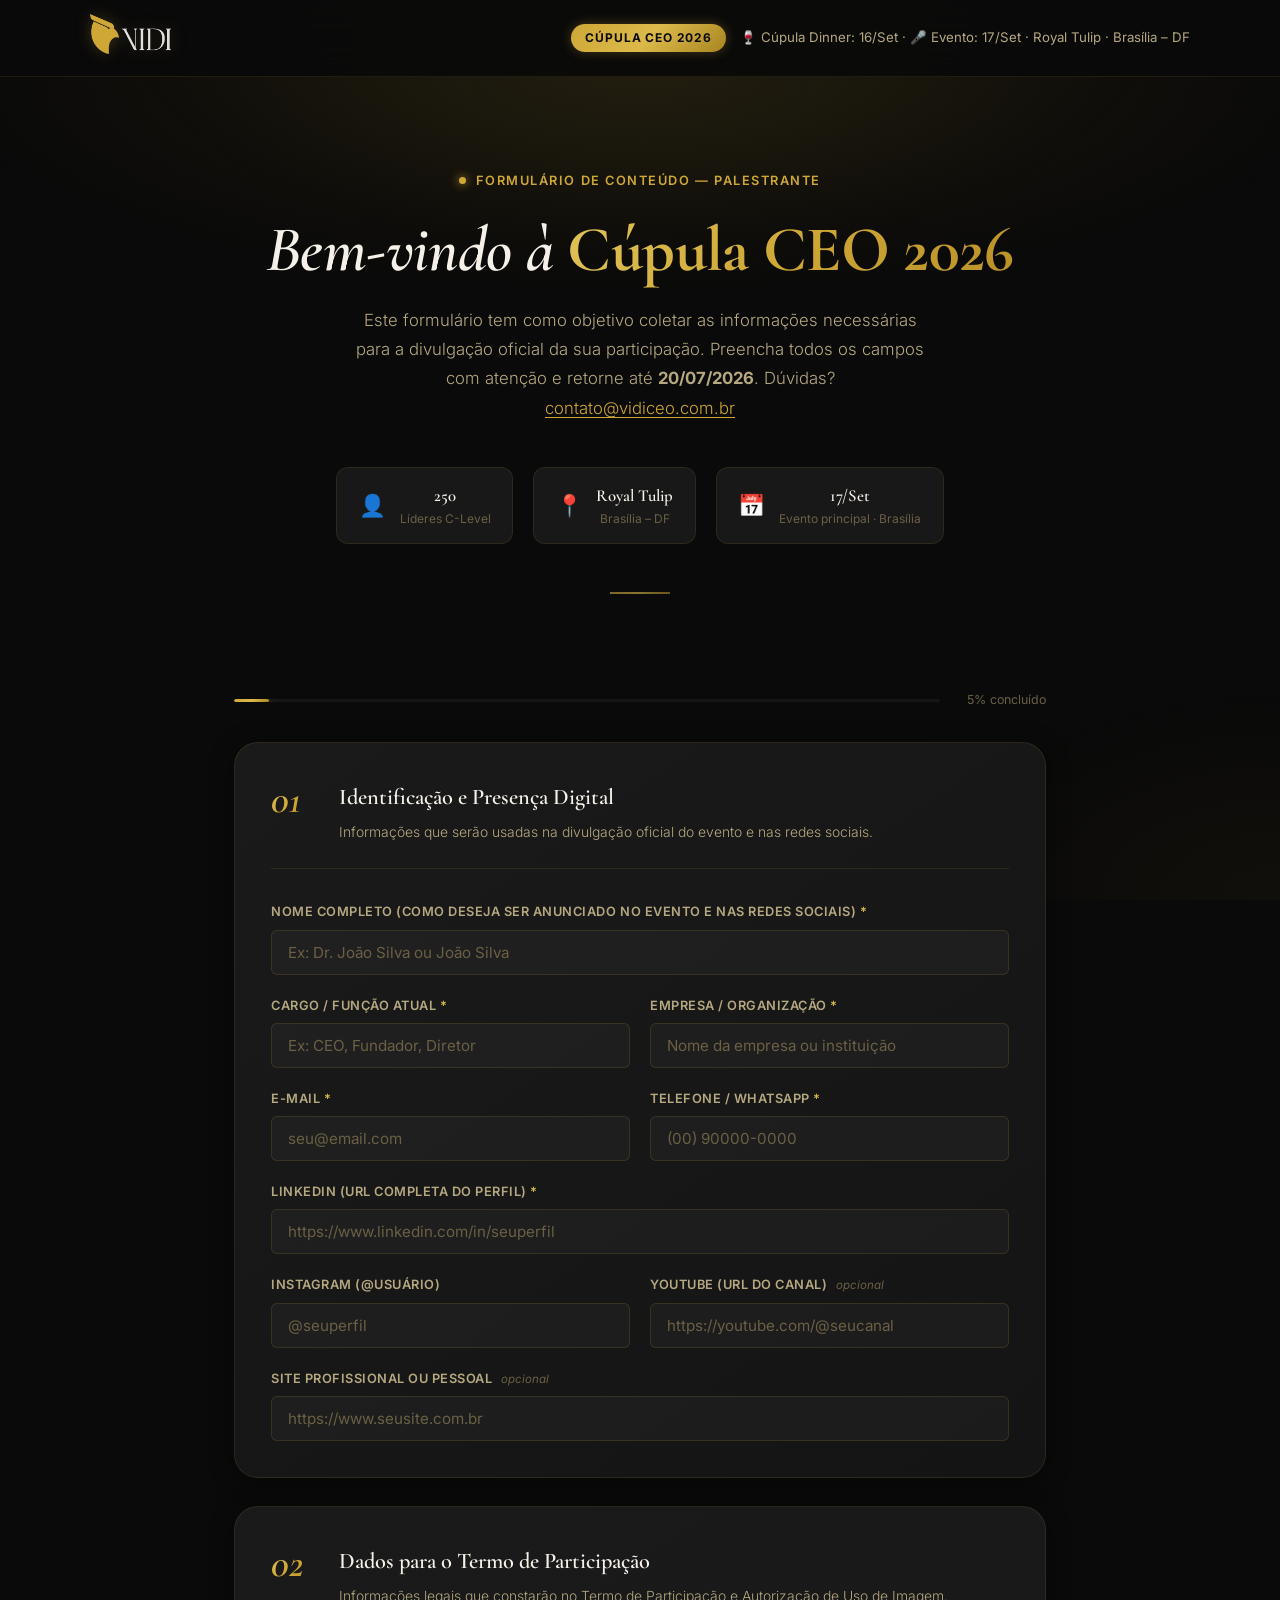
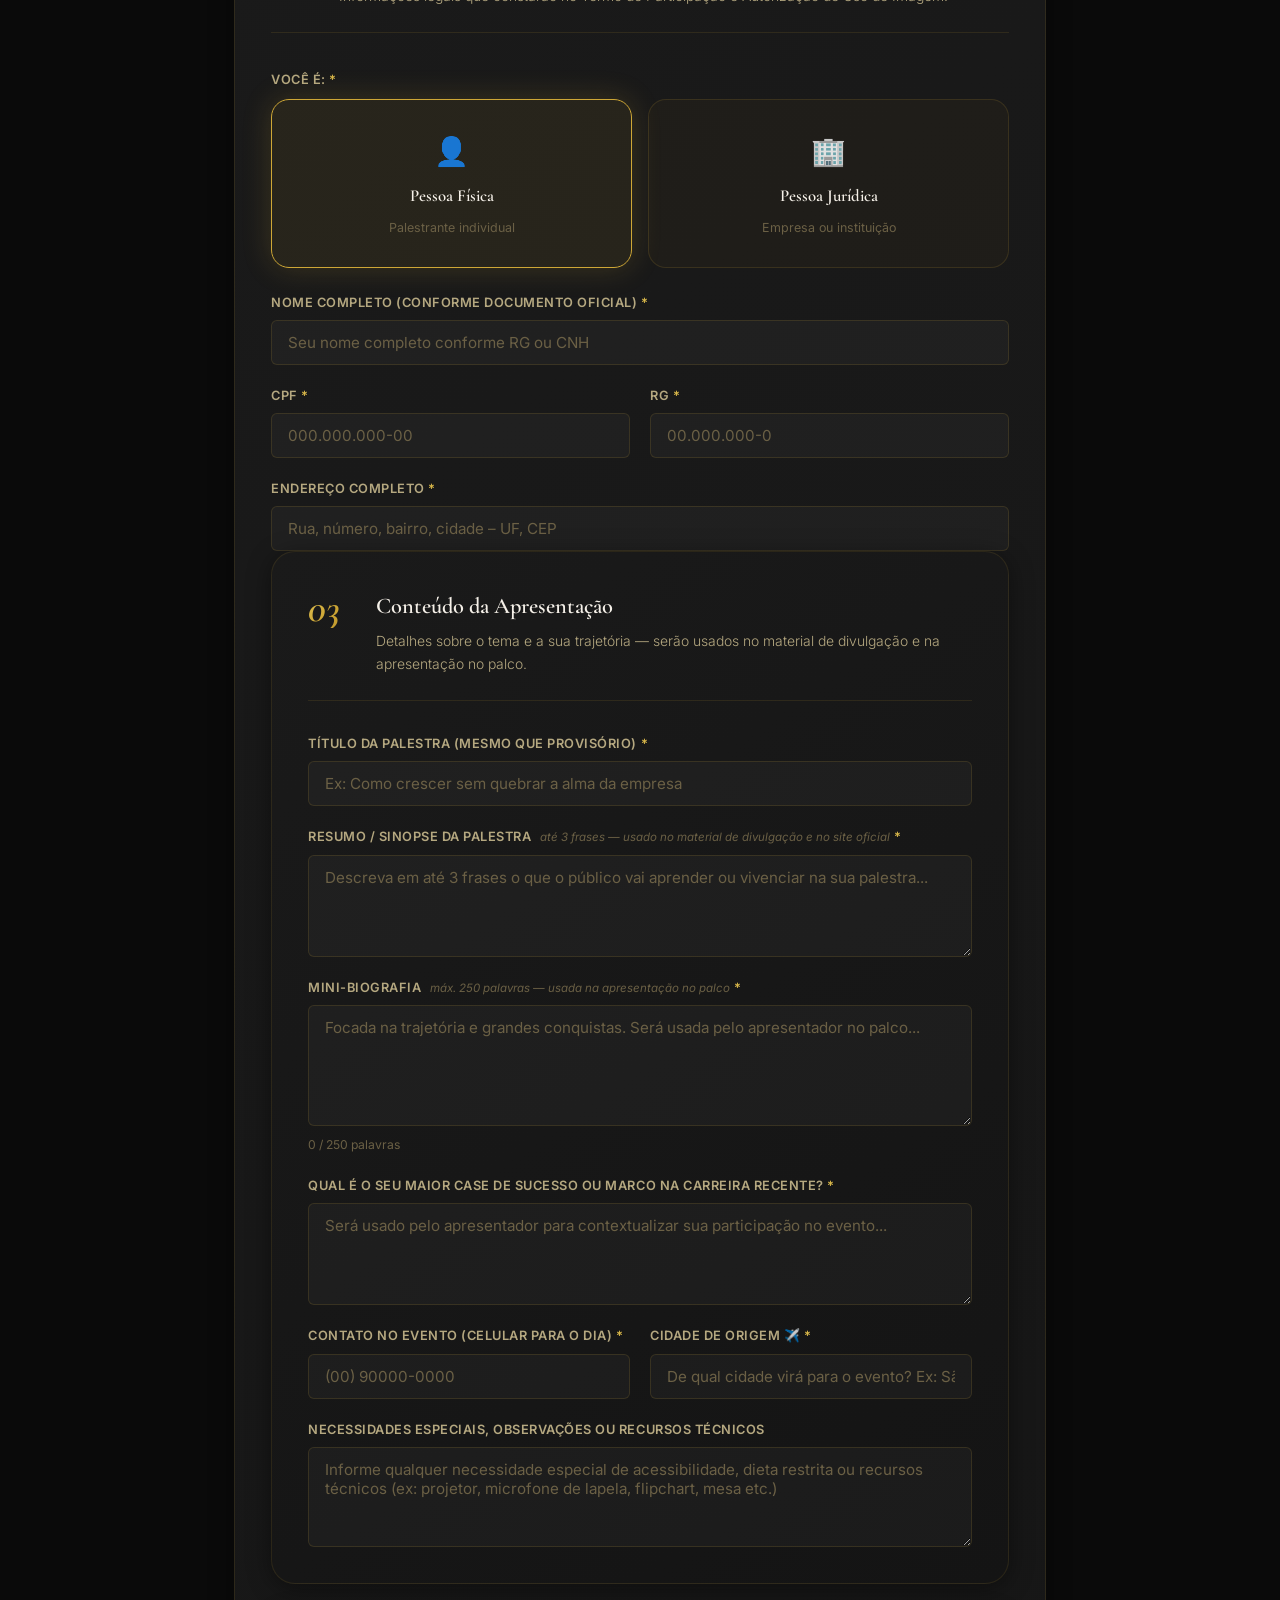
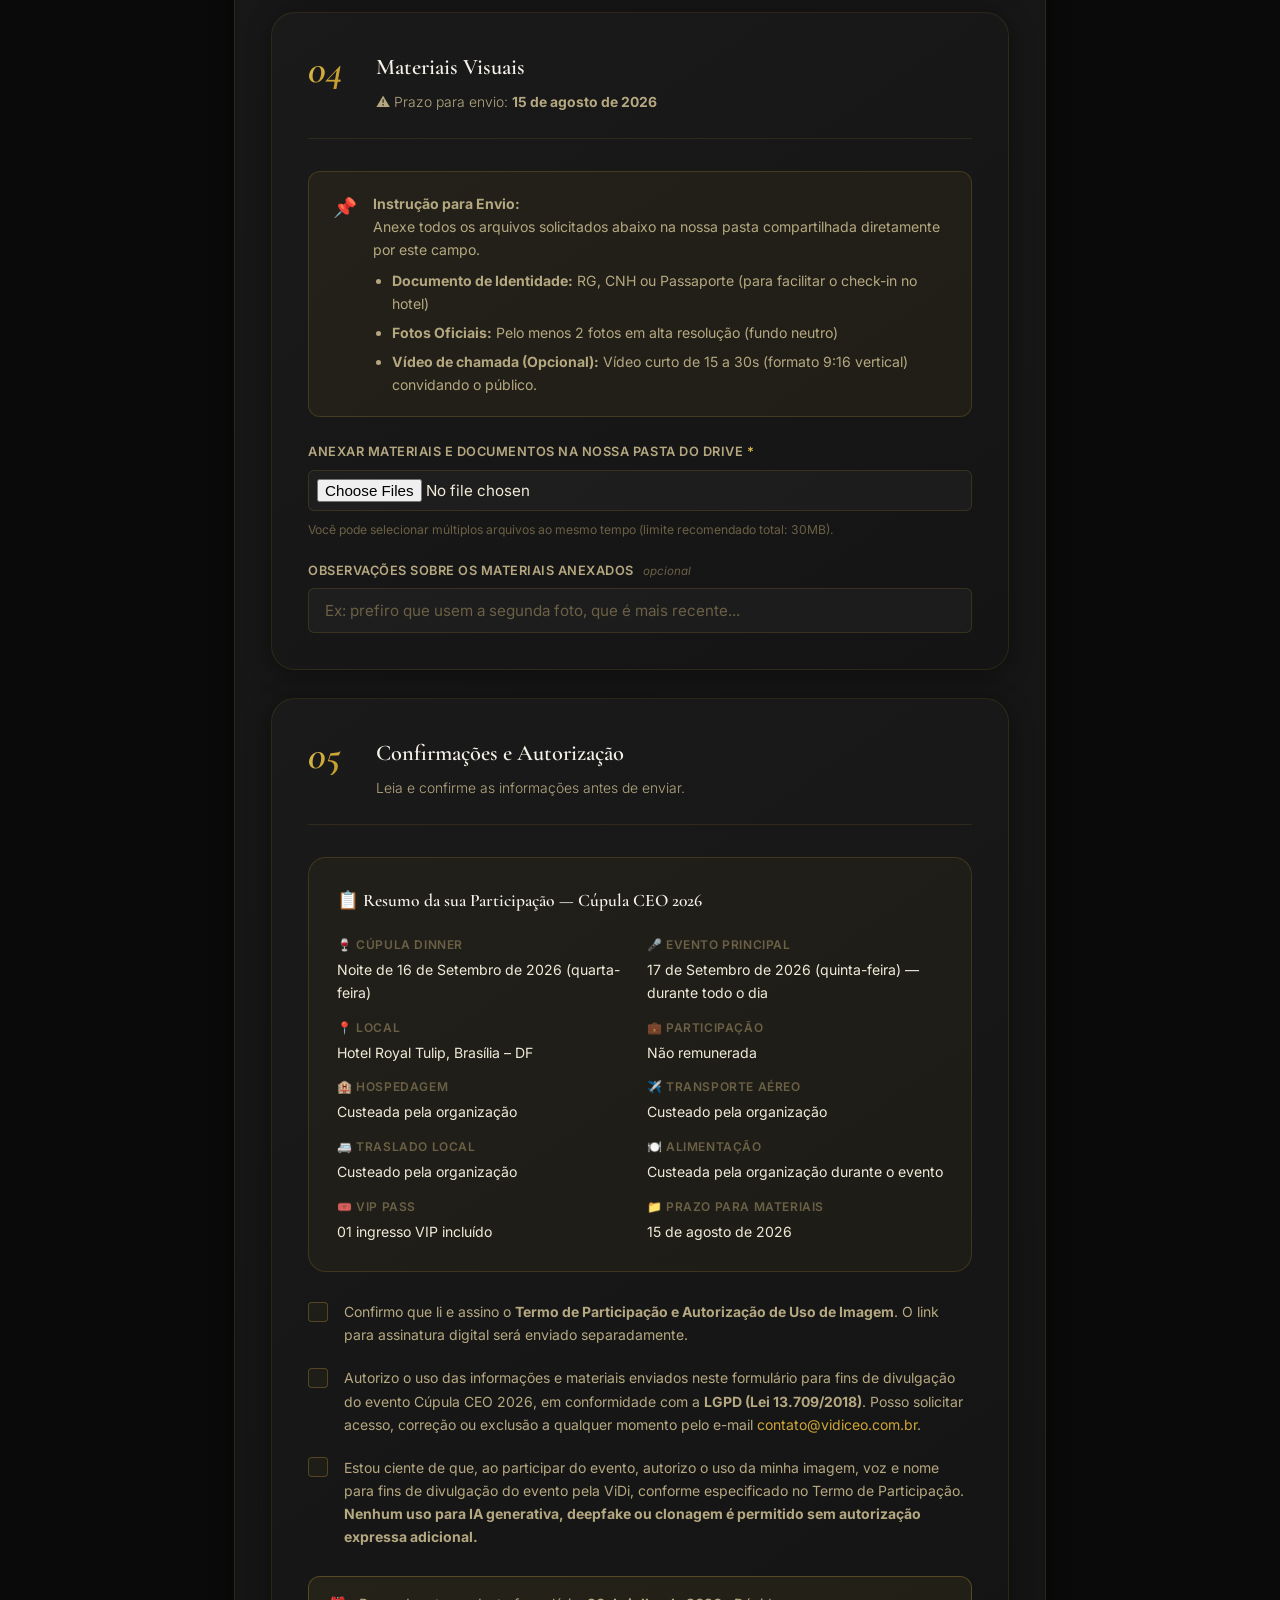
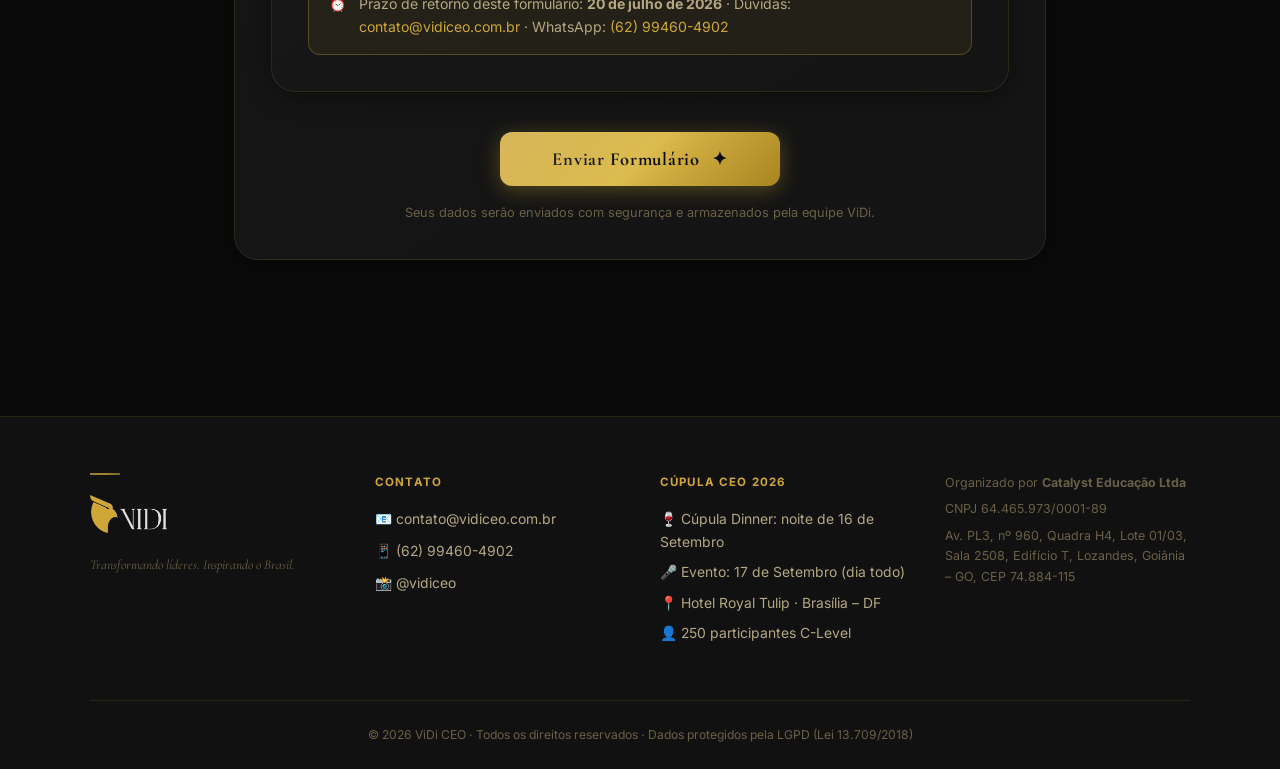
==== commit bbfdca31: "feat: agrupamento de arquivos de upload e aumento do limite da bio" ====
--- a/index.html
+++ b/index.html
@@ -203,15 +203,6 @@
             <div class="field-wrap">
               <label class="field-label" for="cpfRepresentante">CPF do Representante</label>
               <input type="text" id="cpfRepresentante" name="cpfRepresentante" class="field-input" placeholder="000.000.000-00" maxlength="14" />
-            </div>
-          </div>
-        </div>
-
-        <!-- File Upload for Hotel Check-in -->
-        <div class="fields-grid" style="margin-top: 1rem;">
-          <div class="field-wrap full-width">
-            <label class="field-label required" for="documentoId">Anexo de Documento (RG, CNH ou Passaporte) <span class="optional-tag">para facilitar o check-in no hotel</span></label>
-            <input type="file" id="documentoId" name="documentoId" class="field-input" accept=".pdf,image/png,image/jpeg" style="padding: 0.5rem;" required />
           </div>
         </div>
       </div>
@@ -236,9 +227,9 @@
             <textarea id="sinopse" name="sinopse" class="field-input field-textarea" placeholder="Descreva em até 3 frases o que o público vai aprender ou vivenciar na sua palestra..." rows="4" required></textarea>
           </div>
           <div class="field-wrap full-width">
-            <label class="field-label required" for="miniBio">Mini-biografia <span class="optional-tag">máx. 100 palavras — usada na apresentação no palco</span></label>
-            <textarea id="miniBio" name="miniBio" class="field-input field-textarea" placeholder="Focada na trajetória e grandes conquistas. Será usada pelo apresentador no palco..." rows="5" maxlength="900" required></textarea>
-            <span class="field-hint" id="bioCount">0 / 100 palavras</span>
+            <label class="field-label required" for="miniBio">Mini-biografia <span class="optional-tag">máx. 250 palavras — usada na apresentação no palco</span></label>
+            <textarea id="miniBio" name="miniBio" class="field-input field-textarea" placeholder="Focada na trajetória e grandes conquistas. Será usada pelo apresentador no palco..." rows="5" maxlength="2000" required></textarea>
+            <span class="field-hint" id="bioCount">0 / 250 palavras</span>
           </div>
           <div class="field-wrap full-width">
             <label class="field-label required" for="caseSucesso">Qual é o seu maior case de sucesso ou marco na carreira recente?</label>
@@ -272,29 +263,25 @@
         <div class="info-banner">
           <span class="info-icon">📌</span>
           <div>
-            <strong>Materiais necessários:</strong>
+            <strong>Instrução para Envio:</strong>
+            <p>Anexe todos os arquivos solicitados abaixo na nossa pasta compartilhada diretamente por este campo.</p>
             <ul class="info-list">
-              <li>Pelo menos 2 fotos profissionais em alta resolução (mín. 1920×1080px, fundo neutro)</li>
-              <li>Logotipo da empresa em .png com fundo transparente (se PJ)</li>
-              <li>Apresentação em .pptx ou .pdf (quando aplicável)</li>
+              <li><strong>Documento de Identidade:</strong> RG, CNH ou Passaporte (para facilitar o check-in no hotel)</li>
+              <li><strong>Fotos Oficiais:</strong> Pelo menos 2 fotos em alta resolução (fundo neutro)</li>
+              <li><strong>Vídeo de chamada (Opcional):</strong> Vídeo curto de 15 a 30s (formato 9:16 vertical) convidando o público.</li>
             </ul>
           </div>
         </div>
 
         <div class="fields-grid">
           <div class="field-wrap full-width">
-            <label class="field-label required" for="linkMateriais">Fotos Oficiais — Link para pasta (Google Drive, Dropbox, WeTransfer etc.)</label>
-            <input type="url" id="linkMateriais" name="linkMateriais" class="field-input" placeholder="https://drive.google.com/..." required />
-            <span class="field-hint">Envie pelo menos 2 fotos em alta resolução (mín. 1920×1080px, fundo neutro)</span>
-          </div>
-          <div class="field-wrap full-width">
-            <label class="field-label" for="obsPhotos">Observações sobre as fotos <span class="optional-tag">opcional</span></label>
-            <input type="text" id="obsPhotos" name="obsPhotos" class="field-input" placeholder="Ex: prefiro que usem a segunda foto, que é mais recente" />
-          </div>
-          <div class="field-wrap full-width">
-            <label class="field-label" for="linkVideo">Vídeo de chamada — Link do vídeo <span class="optional-tag">opcional</span></label>
-            <input type="url" id="linkVideo" name="linkVideo" class="field-input" placeholder="https://drive.google.com/..." />
-            <span class="field-hint">Vídeo curto de 15 a 30 segundos, gravado na vertical (formato 9:16, estilo Reels), convidando o público para o evento. Roteiro sugerido: <em>"Olá! Eu sou [Nome] e estarei na Cúpula CEO 2026. Venha descobrir [tema da palestra]. Nos vemos em Brasília!"</em></span>
+            <label class="field-label required" for="arquivosAnexos">Anexar Materiais e Documentos na nossa pasta do Drive</label>
+            <input type="file" id="arquivosAnexos" name="arquivosAnexos" class="field-input" accept=".pdf,image/*,video/*" multiple style="padding: 0.5rem;" required />
+            <span class="field-hint">Você pode selecionar múltiplos arquivos ao mesmo tempo (limite recomendado total: 30MB).</span>
+          </div>
+          <div class="field-wrap full-width">
+            <label class="field-label" for="obsPhotos">Observações sobre os materiais anexados <span class="optional-tag">opcional</span></label>
+            <input type="text" id="obsPhotos" name="obsPhotos" class="field-input" placeholder="Ex: prefiro que usem a segunda foto, que é mais recente..." />
           </div>
         </div>
       </div>
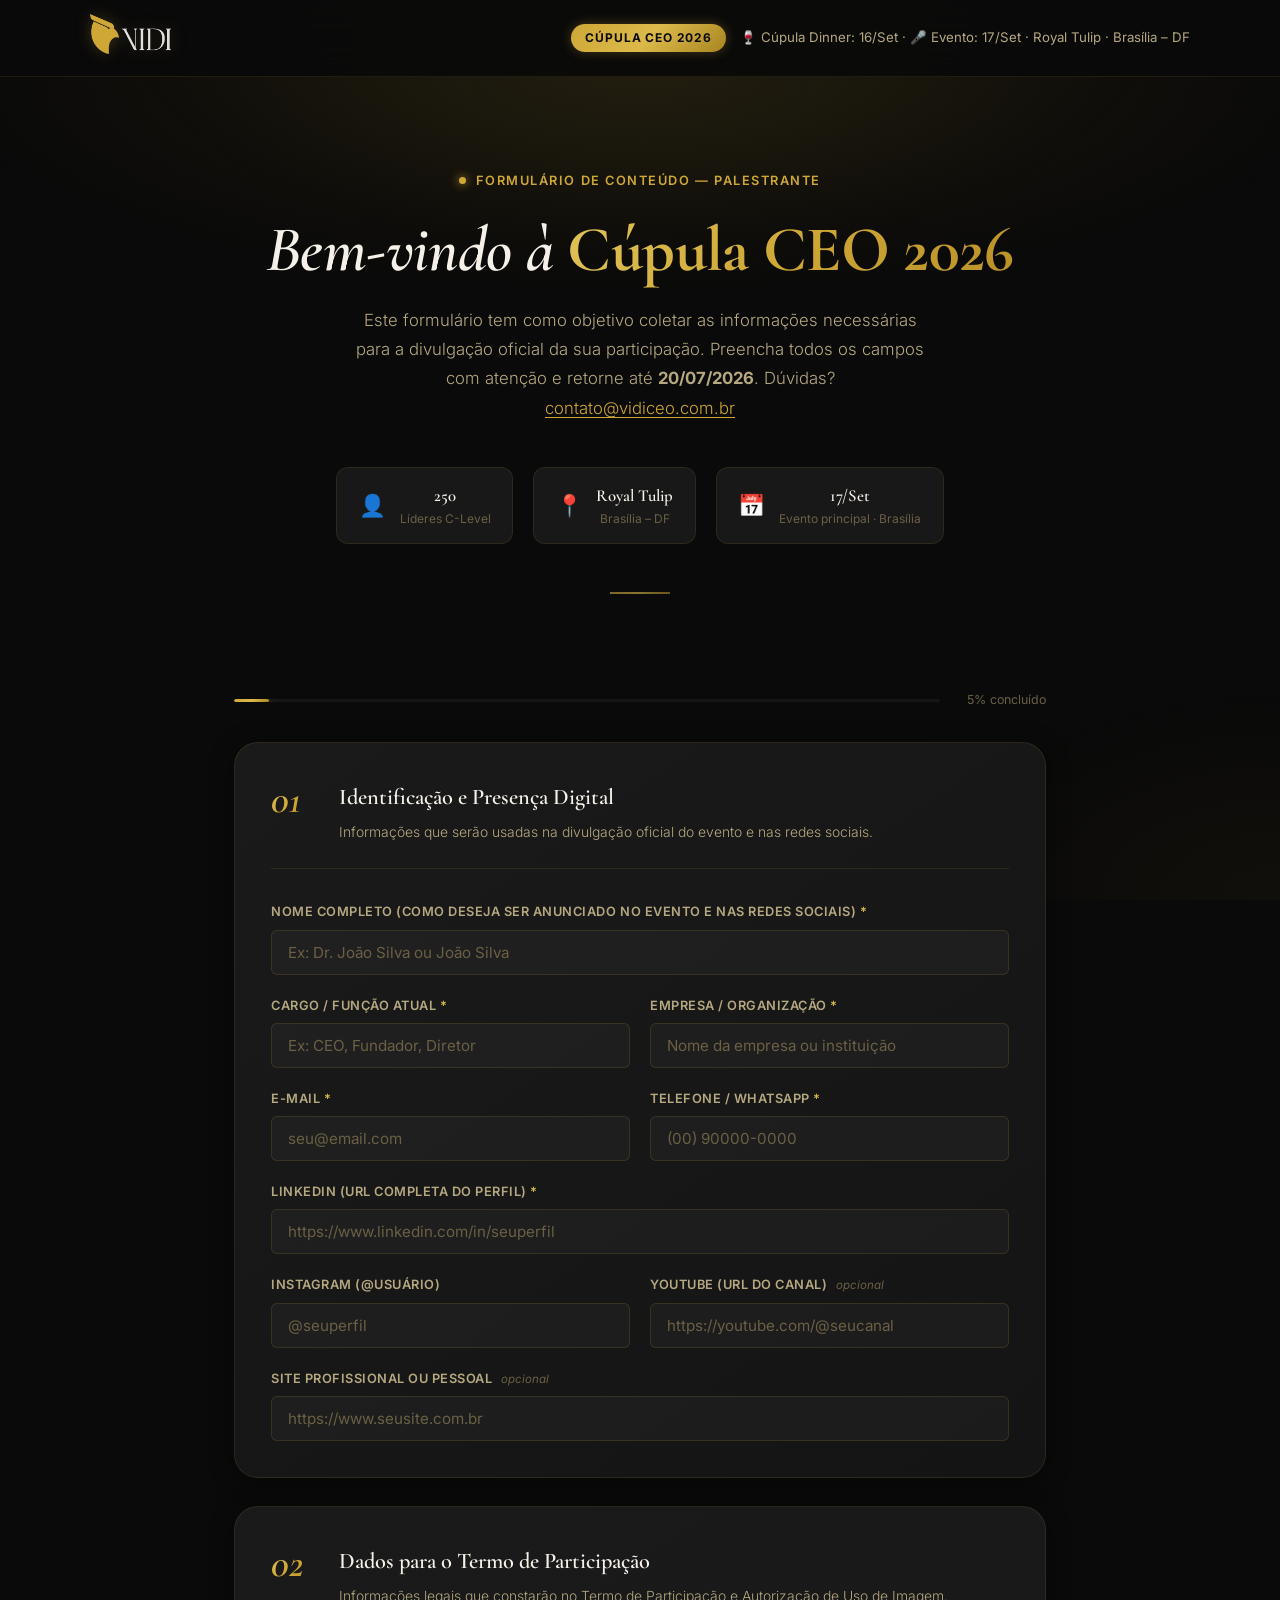
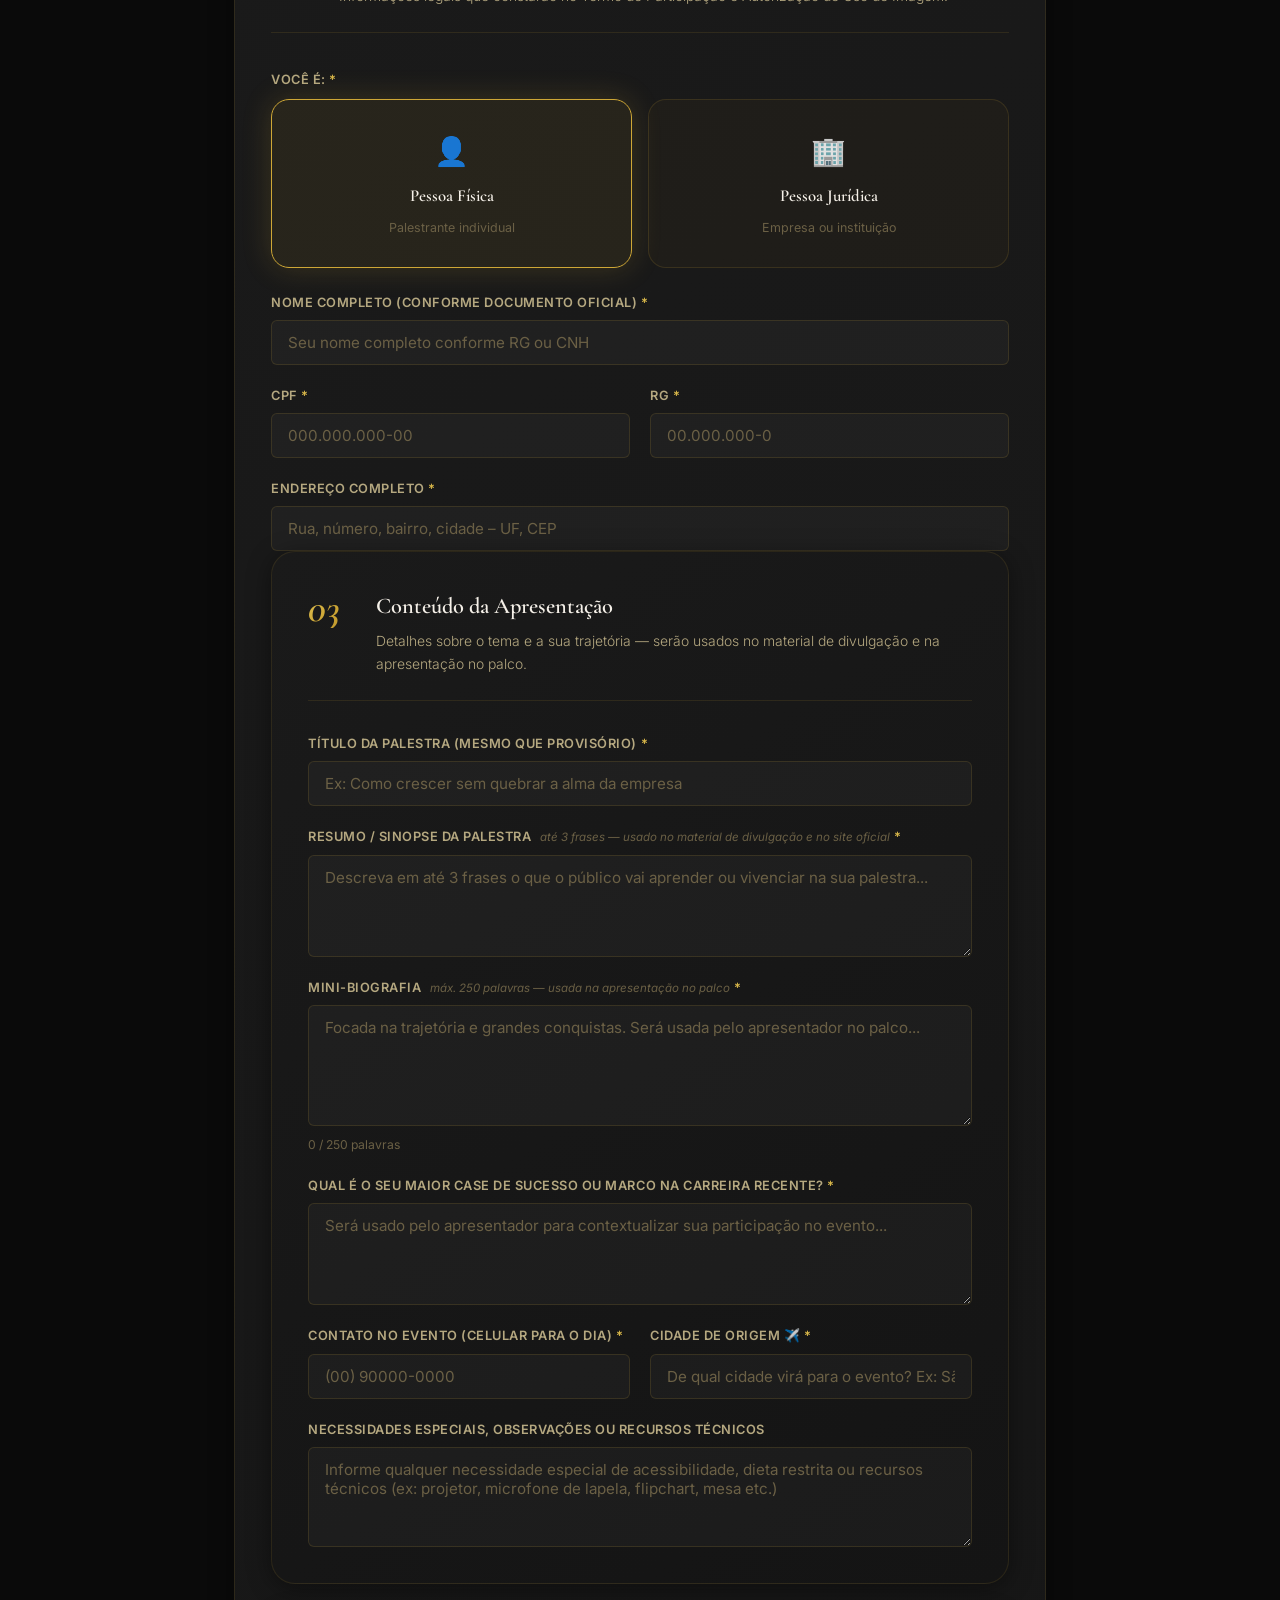
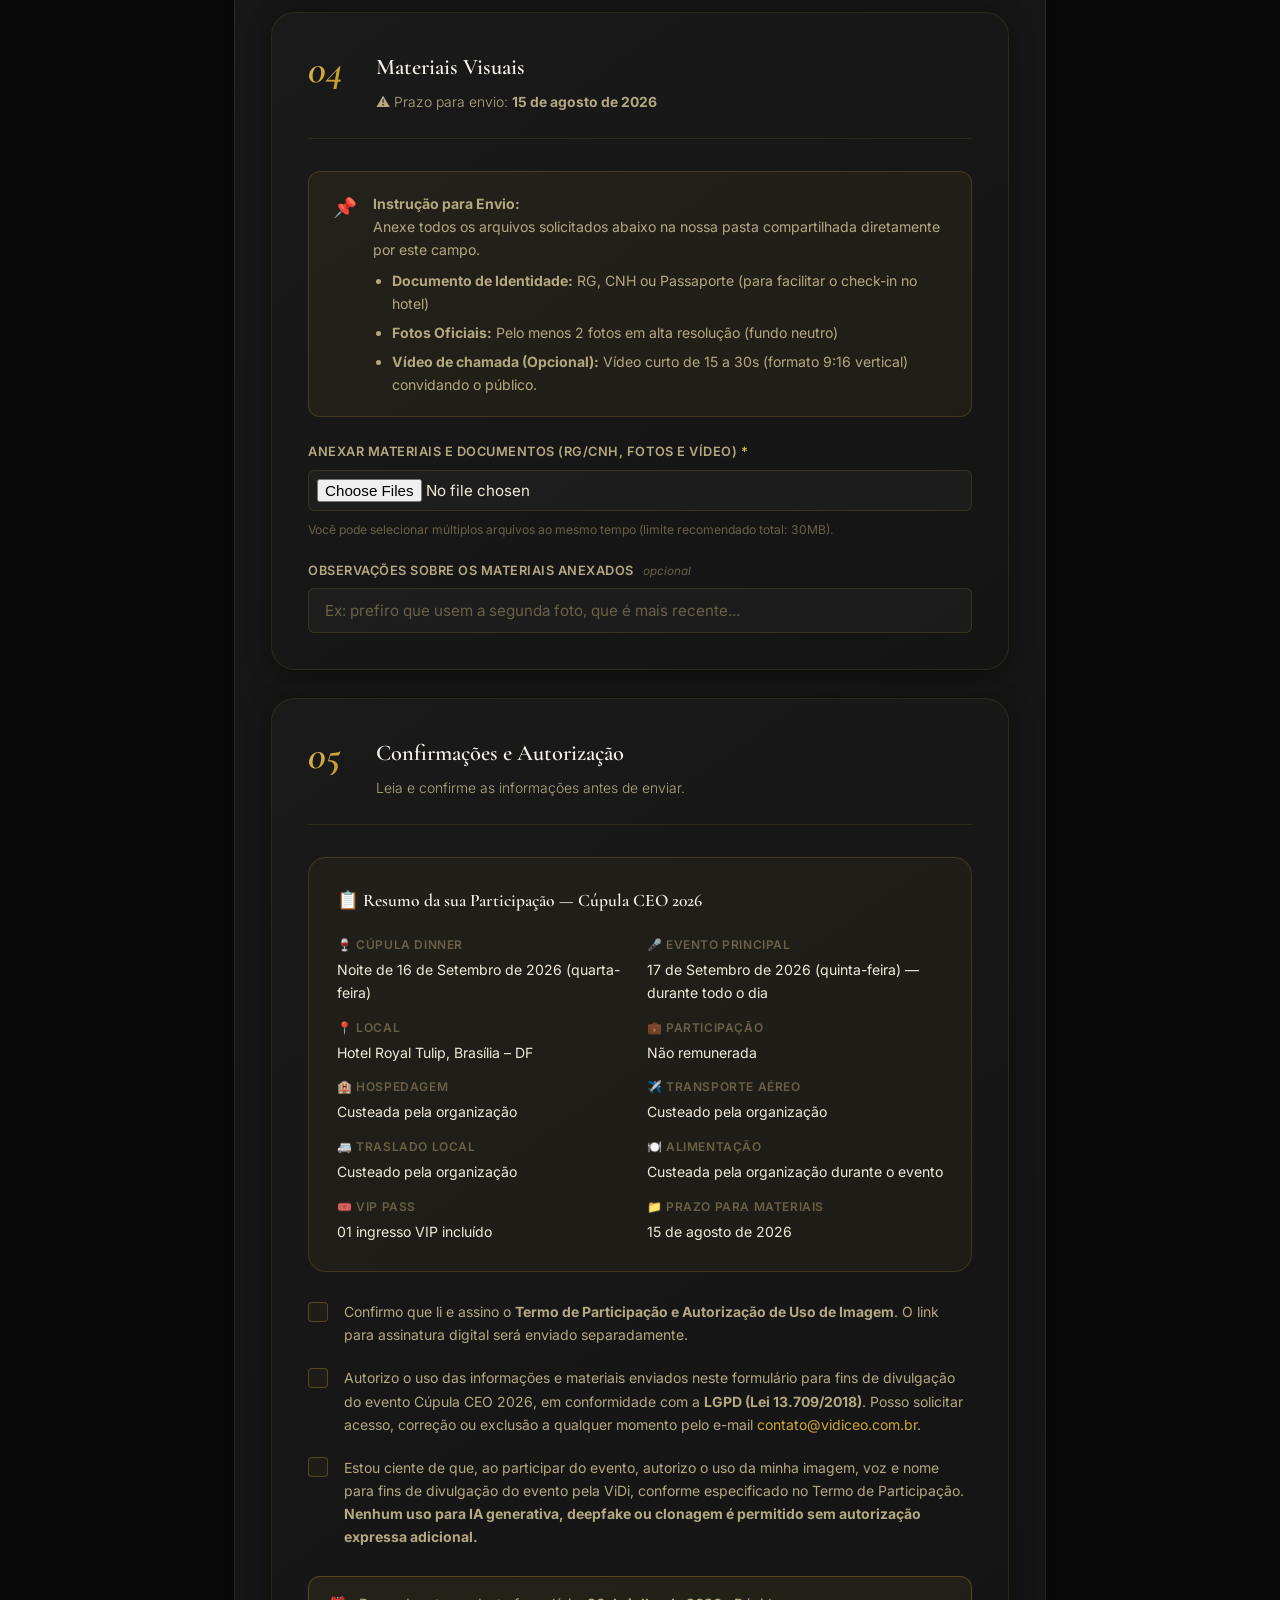
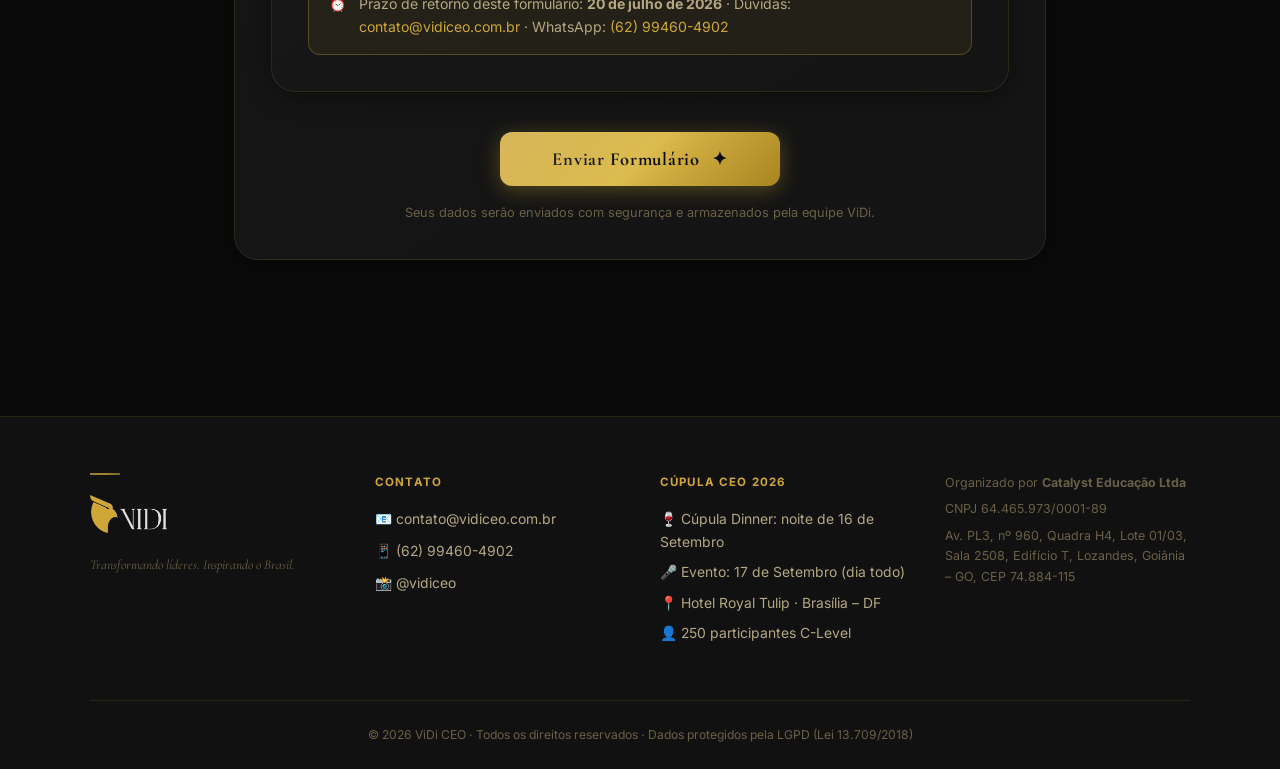
==== commit d1cf57da: "fix: muda o rotulo do anexo e reverte envio para JSON para suportar grandes arquivos em base64" ====
--- a/index.html
+++ b/index.html
@@ -275,7 +275,7 @@
 
         <div class="fields-grid">
           <div class="field-wrap full-width">
-            <label class="field-label required" for="arquivosAnexos">Anexar Materiais e Documentos na nossa pasta do Drive</label>
+            <label class="field-label required" for="arquivosAnexos">Anexar Materiais e Documentos (RG/CNH, Fotos e Vídeo)</label>
             <input type="file" id="arquivosAnexos" name="arquivosAnexos" class="field-input" accept=".pdf,image/*,video/*" multiple style="padding: 0.5rem;" required />
             <span class="field-hint">Você pode selecionar múltiplos arquivos ao mesmo tempo (limite recomendado total: 30MB).</span>
           </div>
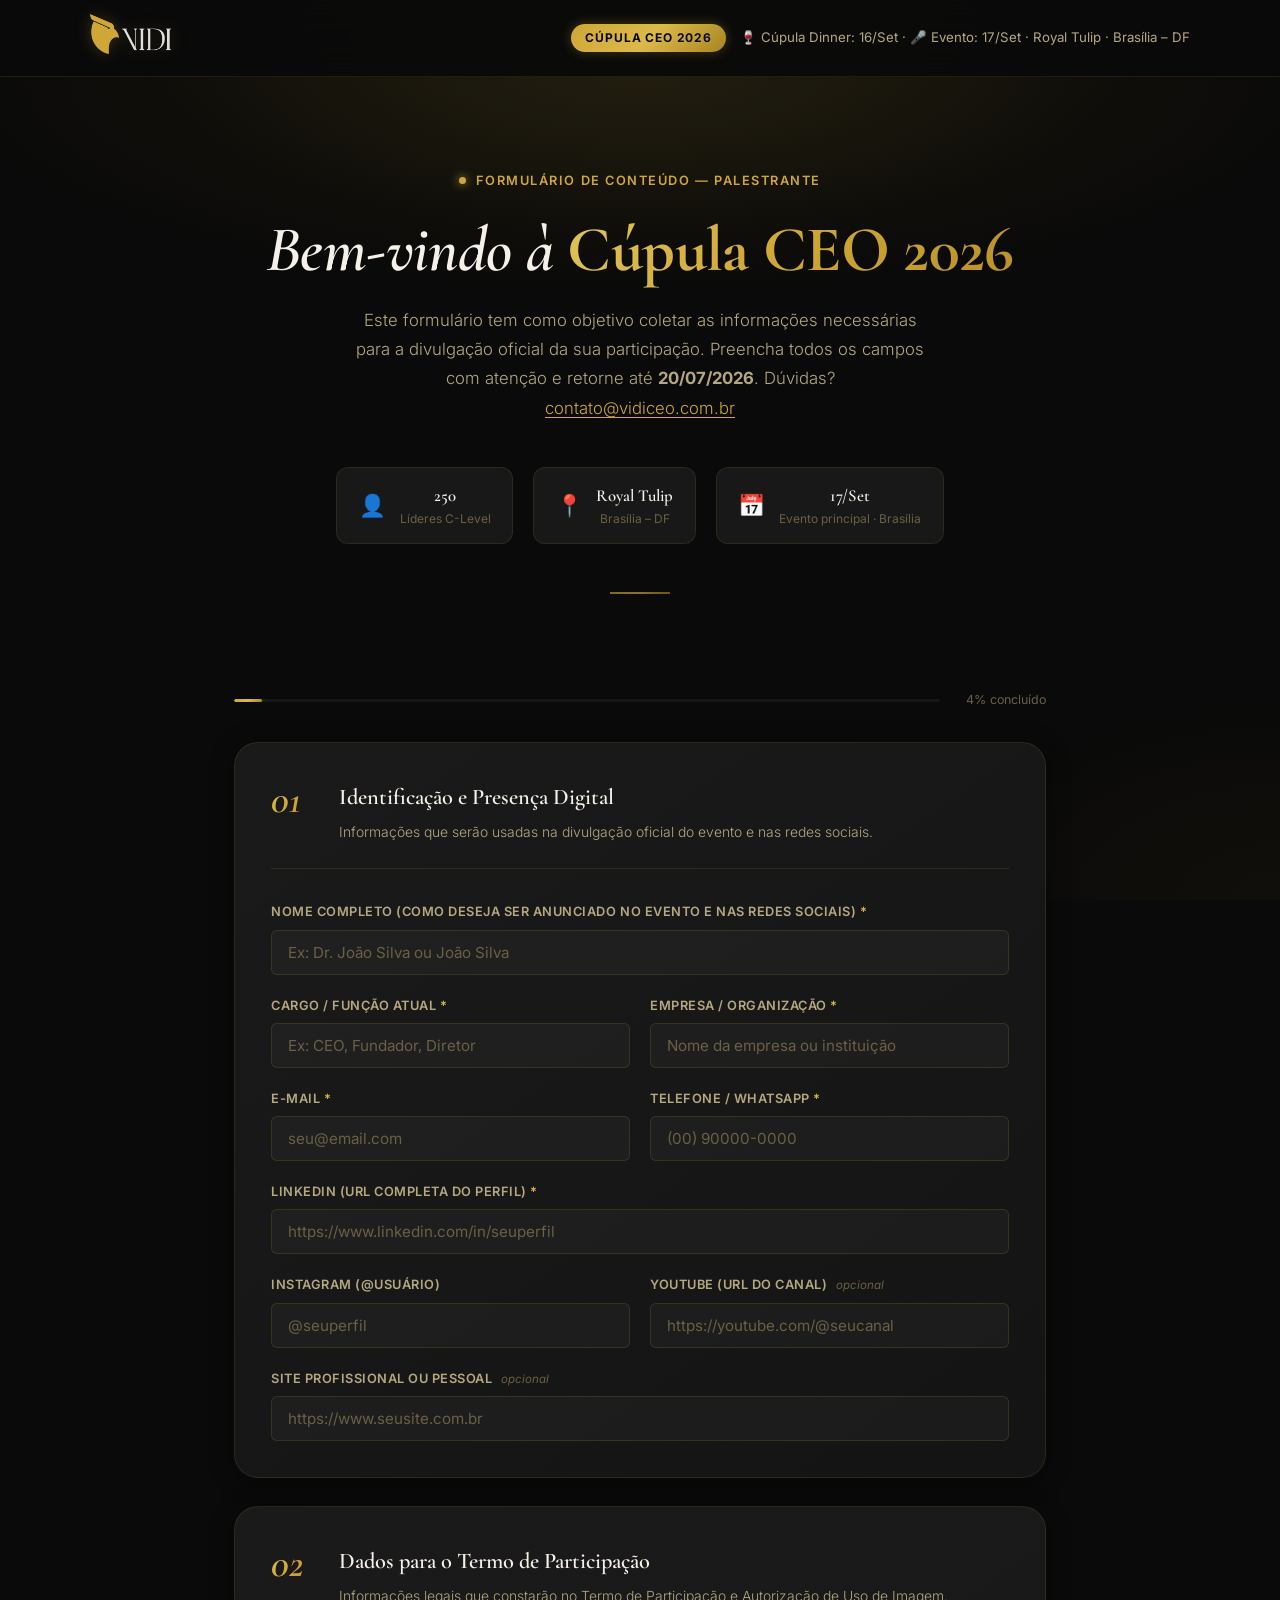
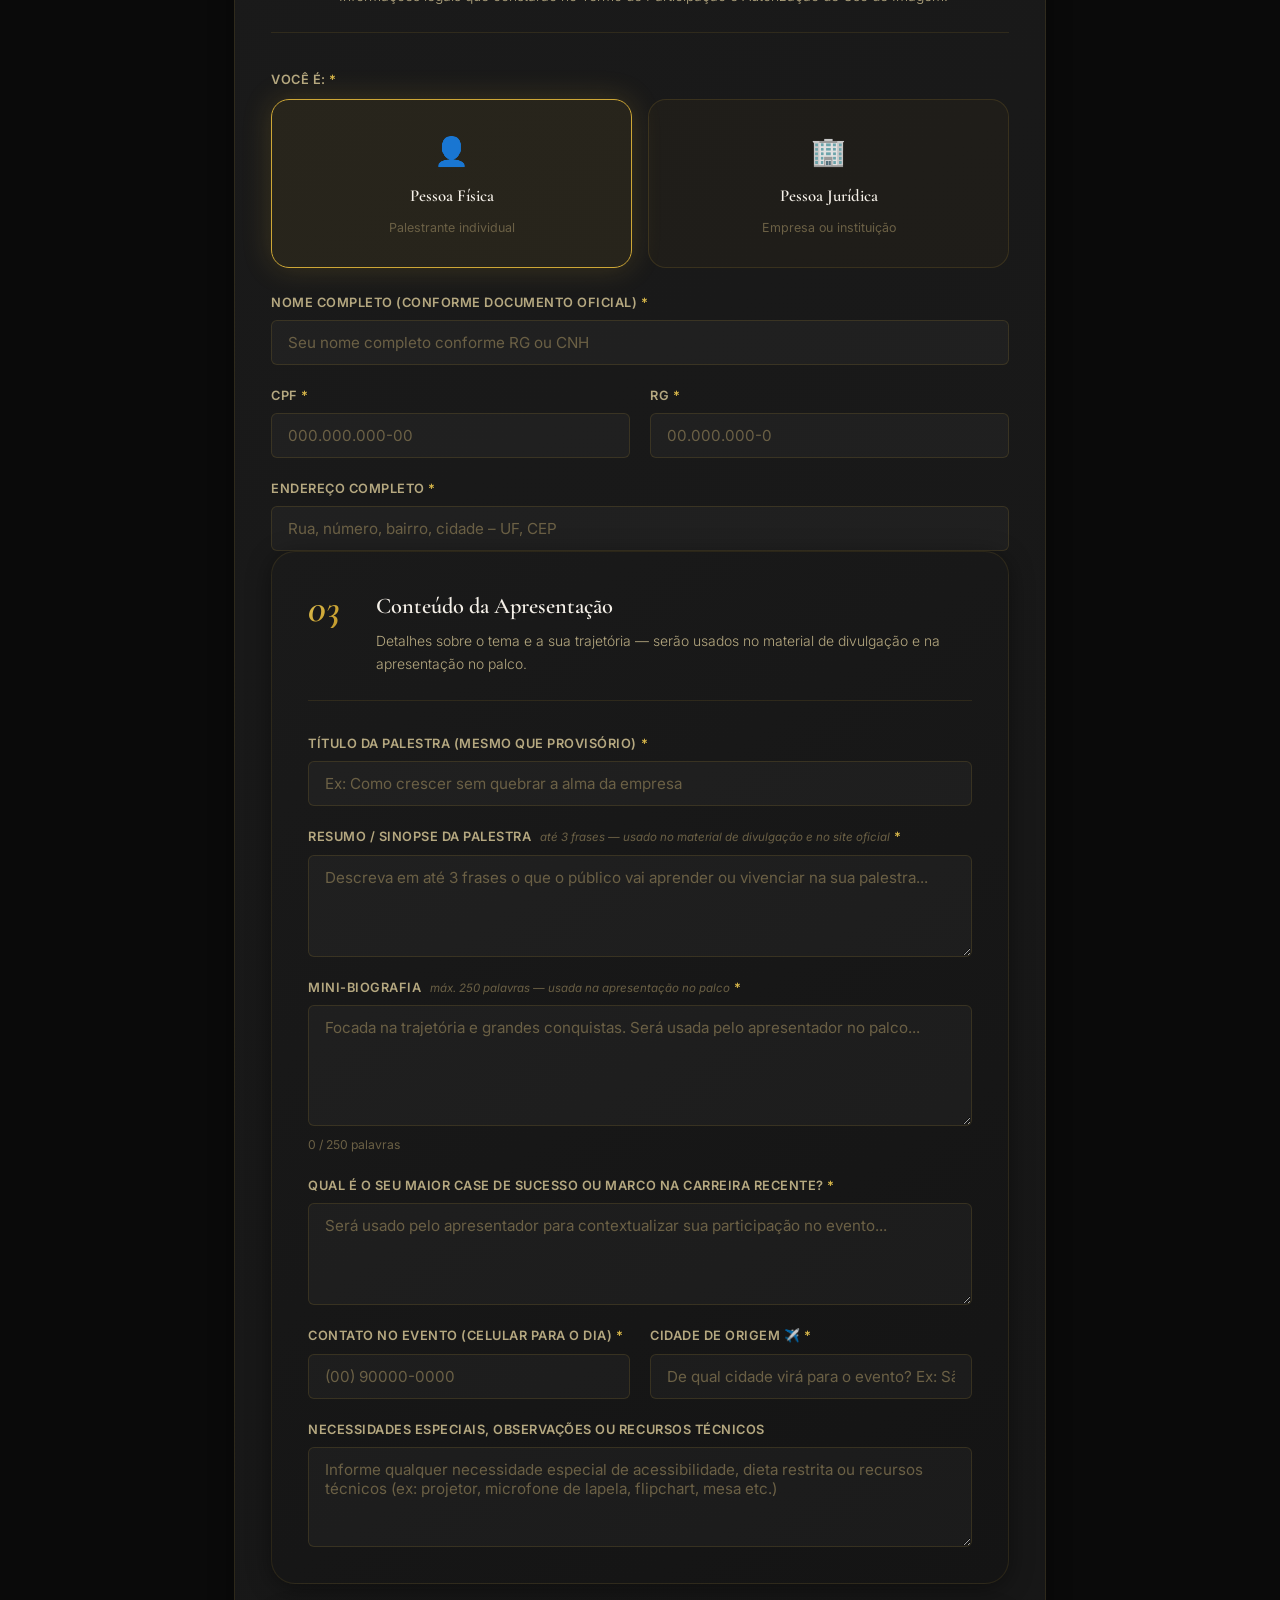
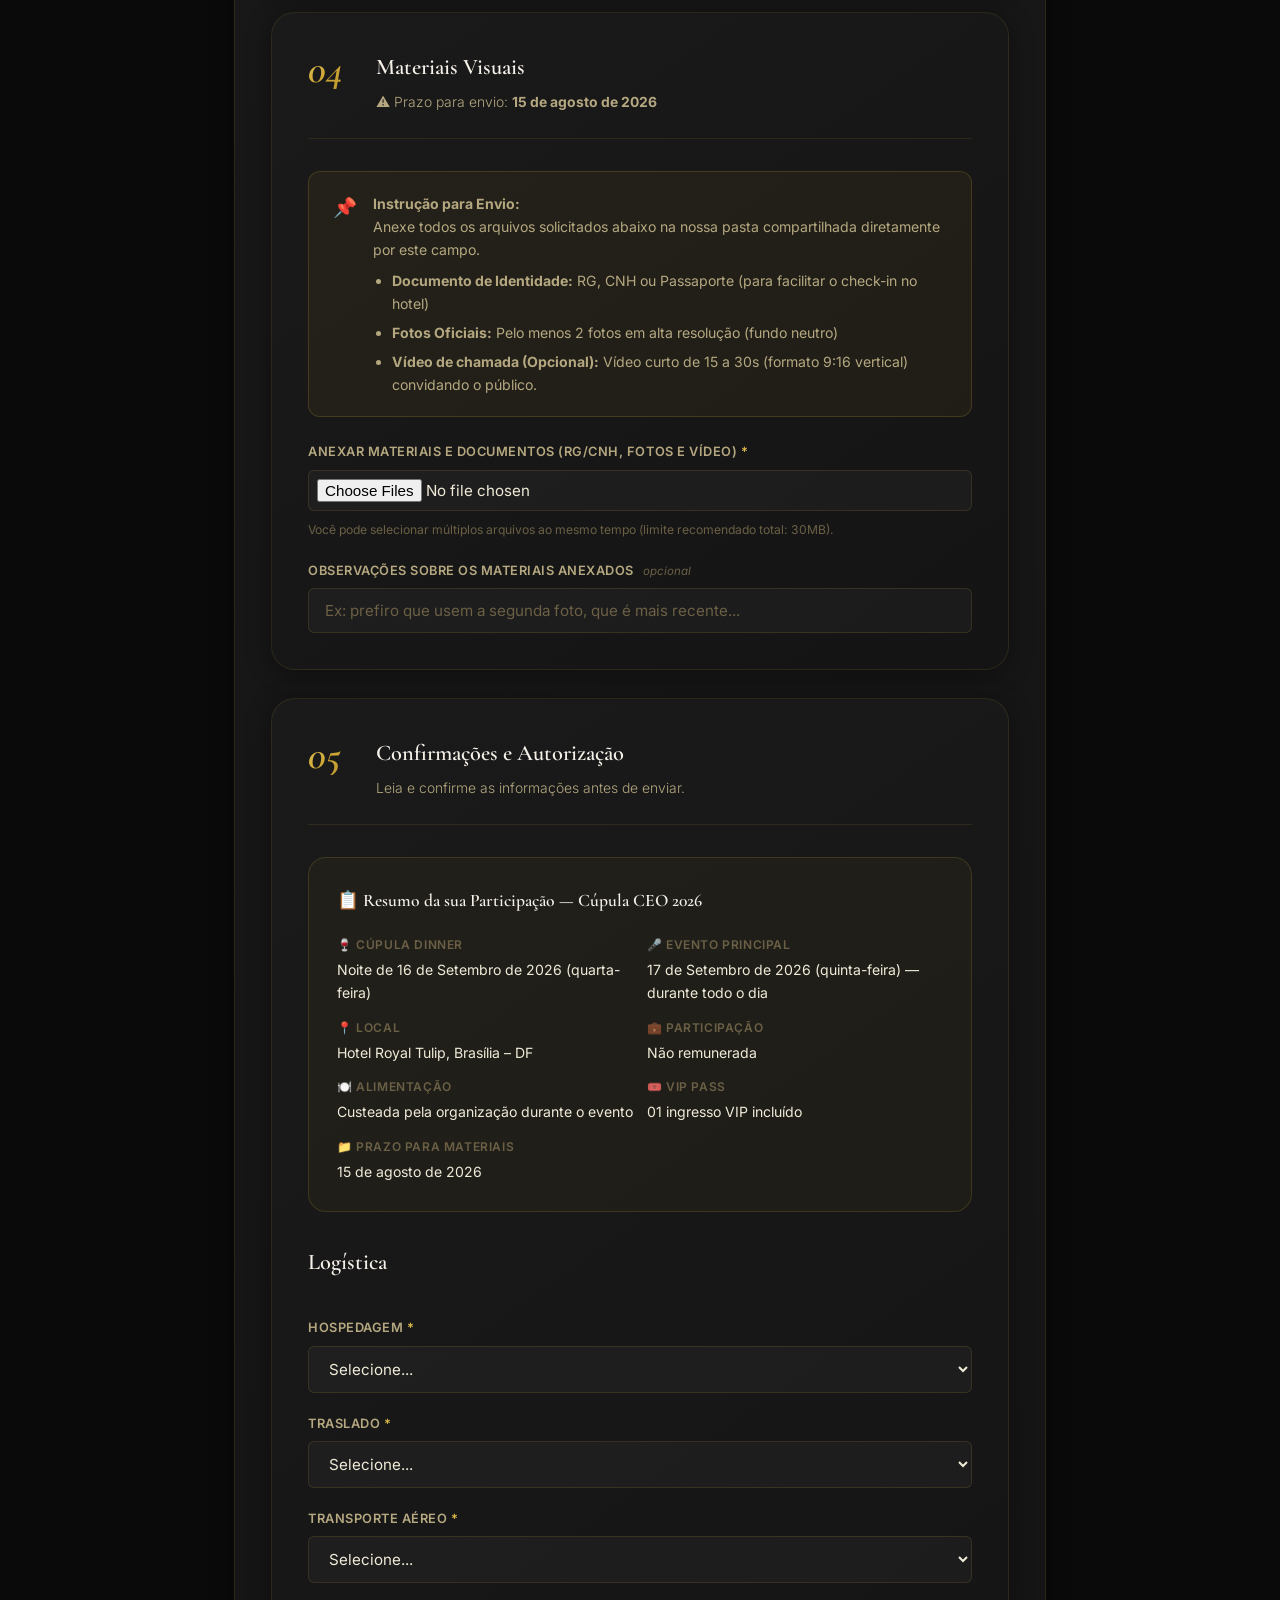
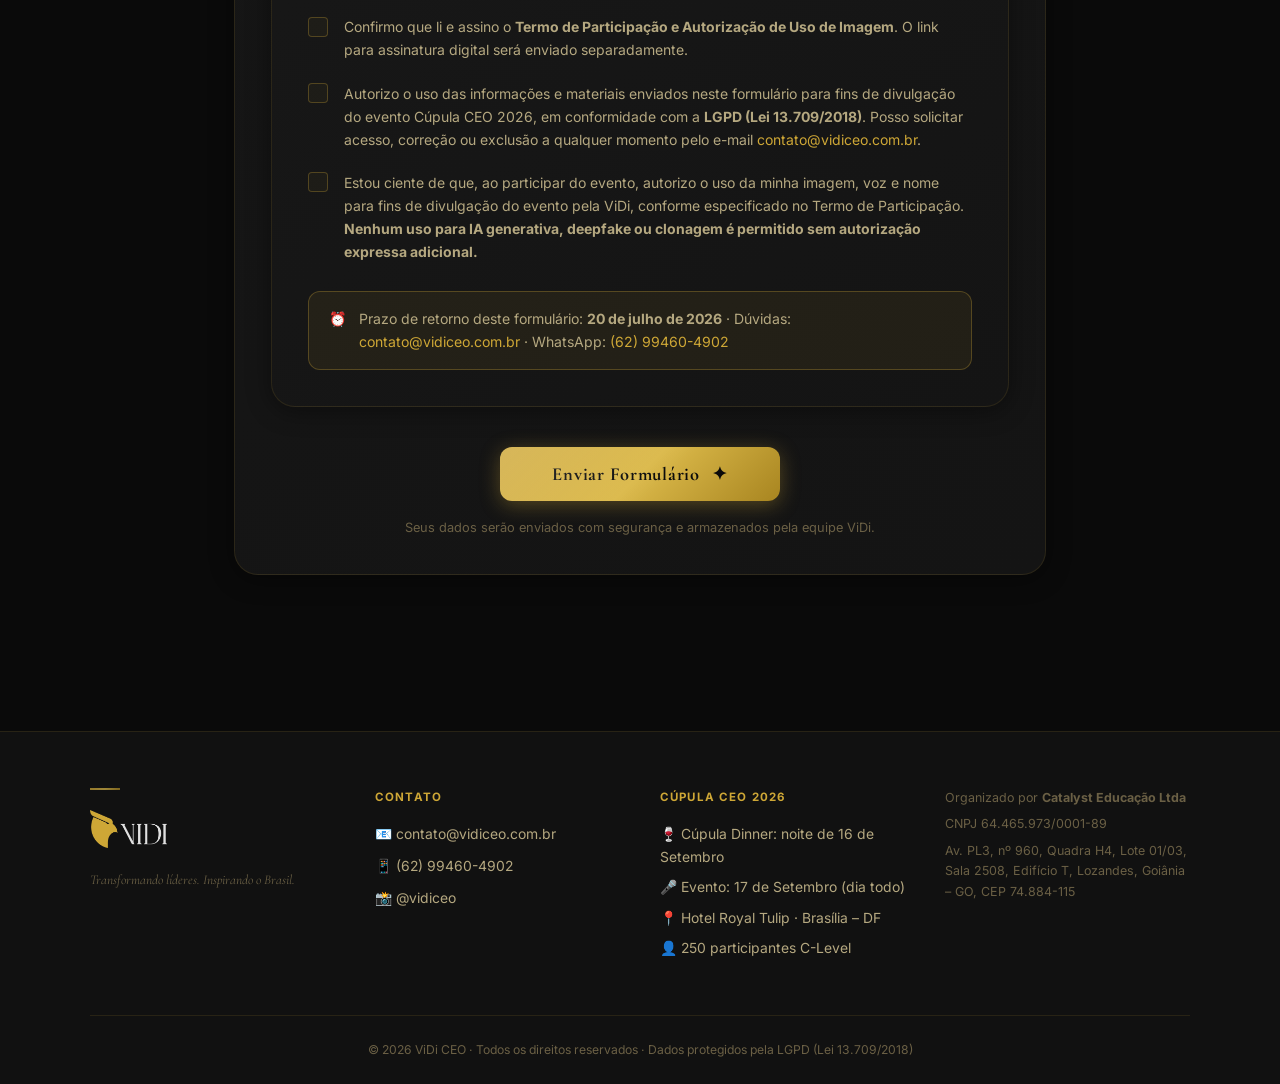
==== commit 6ad759cd: "feat: adicionar campos de logistica no form" ====
--- a/index.html
+++ b/index.html
@@ -8,7 +8,7 @@
   <link rel="preconnect" href="https://fonts.googleapis.com" />
   <link rel="preconnect" href="https://fonts.gstatic.com" crossorigin />
   <link href="https://fonts.googleapis.com/css2?family=Cormorant+Garamond:ital,wght@0,300;0,400;0,500;0,600;0,700;1,400;1,600&family=Inter:wght@300;400;500;600;700&display=swap" rel="stylesheet" />
-  <link rel="stylesheet" href="style.css" />
+  <link rel="stylesheet" href="style.css?v=4" />
 </head>
 <body>
 
@@ -316,18 +316,6 @@
               <span class="confirm-val">Não remunerada</span>
             </div>
             <div class="confirm-item">
-              <span class="confirm-key">🏨 Hospedagem</span>
-              <span class="confirm-val">Custeada pela organização</span>
-            </div>
-            <div class="confirm-item">
-              <span class="confirm-key">✈️ Transporte aéreo</span>
-              <span class="confirm-val">Custeado pela organização</span>
-            </div>
-            <div class="confirm-item">
-              <span class="confirm-key">🚐 Traslado local</span>
-              <span class="confirm-val">Custeado pela organização</span>
-            </div>
-            <div class="confirm-item">
               <span class="confirm-key">🍽️ Alimentação</span>
               <span class="confirm-val">Custeada pela organização durante o evento</span>
             </div>
@@ -339,6 +327,34 @@
               <span class="confirm-key">📁 Prazo para materiais</span>
               <span class="confirm-val">15 de agosto de 2026</span>
             </div>
+          </div>
+        </div>
+
+        <div class="fields-grid" style="margin-bottom: 2rem; margin-top: 2rem;">
+          <h3 class="section-title" style="grid-column: 1 / -1; margin-bottom: 1rem;">Logística</h3>
+          <div class="field-wrap full-width">
+            <label class="field-label required" for="hospedagem">Hospedagem</label>
+            <select id="hospedagem" name="hospedagem" class="field-input" required>
+              <option value="">Selecione...</option>
+              <option value="Custeada pela organização (apenas palestrante)">Custeada pela organização (apenas palestrante)</option>
+              <option value="Não requer hospedagem">Não requer hospedagem</option>
+            </select>
+          </div>
+          <div class="field-wrap full-width">
+            <label class="field-label required" for="traslado">Traslado</label>
+            <select id="traslado" name="traslado" class="field-input" required>
+              <option value="">Selecione...</option>
+              <option value="Custeada pela organização">Custeada pela organização</option>
+              <option value="Não requer">Não requer</option>
+            </select>
+          </div>
+          <div class="field-wrap full-width">
+            <label class="field-label required" for="transporteAereo">Transporte Aéreo</label>
+            <select id="transporteAereo" name="transporteAereo" class="field-input" required>
+              <option value="">Selecione...</option>
+              <option value="Custeada pela organização (apenas palestrante)">Custeada pela organização (apenas palestrante)</option>
+              <option value="Não requer transporte aéreo">Não requer transporte aéreo</option>
+            </select>
           </div>
         </div>
 
@@ -396,9 +412,9 @@
     <!-- Success Message -->
     <div class="success-screen hidden" id="successScreen">
       <div class="success-icon">✅</div>
-      <h2 class="success-title">Formulário enviado!</h2>
+      <h2 class="success-title">Obrigado! Formulário enviado com sucesso.</h2>
       <p class="success-msg">
-        Seus dados foram registrados com sucesso. Nossa equipe entrará em contato em breve para os próximos passos e envio do Termo para assinatura digital.
+        Agradecemos o envio das suas informações. Nossa equipe entrará em contato em breve para os próximos passos e envio do Termo para assinatura digital.
       </p>
       <div class="success-info">
         <span>📧 <a href="mailto:contato@vidiceo.com.br">contato@vidiceo.com.br</a></span>
@@ -439,6 +455,6 @@
     </div>
   </footer>
 
-  <script src="script.js"></script>
+  <script src="script.js?v=3"></script>
 </body>
 </html>
--- a/style.css
+++ b/style.css
@@ -569,31 +569,42 @@
 
 /* ========= SUCCESS SCREEN ========= */
 .success-screen {
-  text-align: center; padding: 4rem 2rem;
-  animation: slideIn 0.5s ease;
-}
-
-.success-icon { font-size: 3.5rem; margin-bottom: 1.5rem; }
+  text-align: center;
+  padding: 6rem 2rem;
+  min-height: 60vh;
+  display: flex;
+  flex-direction: column;
+  align-items: center;
+  justify-content: center;
+}
+
+.success-icon { font-size: 4rem; margin-bottom: 1.5rem; }
 
 .success-title {
   font-family: var(--font-serif);
-  font-size: 2.25rem; font-weight: 600; font-style: italic;
-  background: var(--grad-gold-text);
-  -webkit-background-clip: text;
-  -webkit-text-fill-color: transparent;
-  background-clip: text;
-  margin-bottom: 1rem;
+  font-size: 2.5rem;
+  font-weight: 600;
+  font-style: italic;
+  color: var(--gold);
+  margin-bottom: 1.25rem;
+  line-height: 1.2;
 }
 
 .success-msg {
-  font-size: 1.05rem; color: var(--text-secondary);
-  max-width: 520px; margin: 0 auto 2rem; line-height: 1.75;
+  font-size: 1.1rem;
+  color: #c8b97a;
+  max-width: 540px;
+  margin: 0 auto 2.5rem;
+  line-height: 1.8;
 }
 
 .success-info {
-  display: flex; justify-content: center;
-  gap: 2rem; flex-wrap: wrap;
-  font-size: 0.92rem; color: var(--gold);
+  display: flex;
+  justify-content: center;
+  gap: 2rem;
+  flex-wrap: wrap;
+  font-size: 0.95rem;
+  color: var(--gold);
 }
 
 /* ========= FOOTER ========= */
